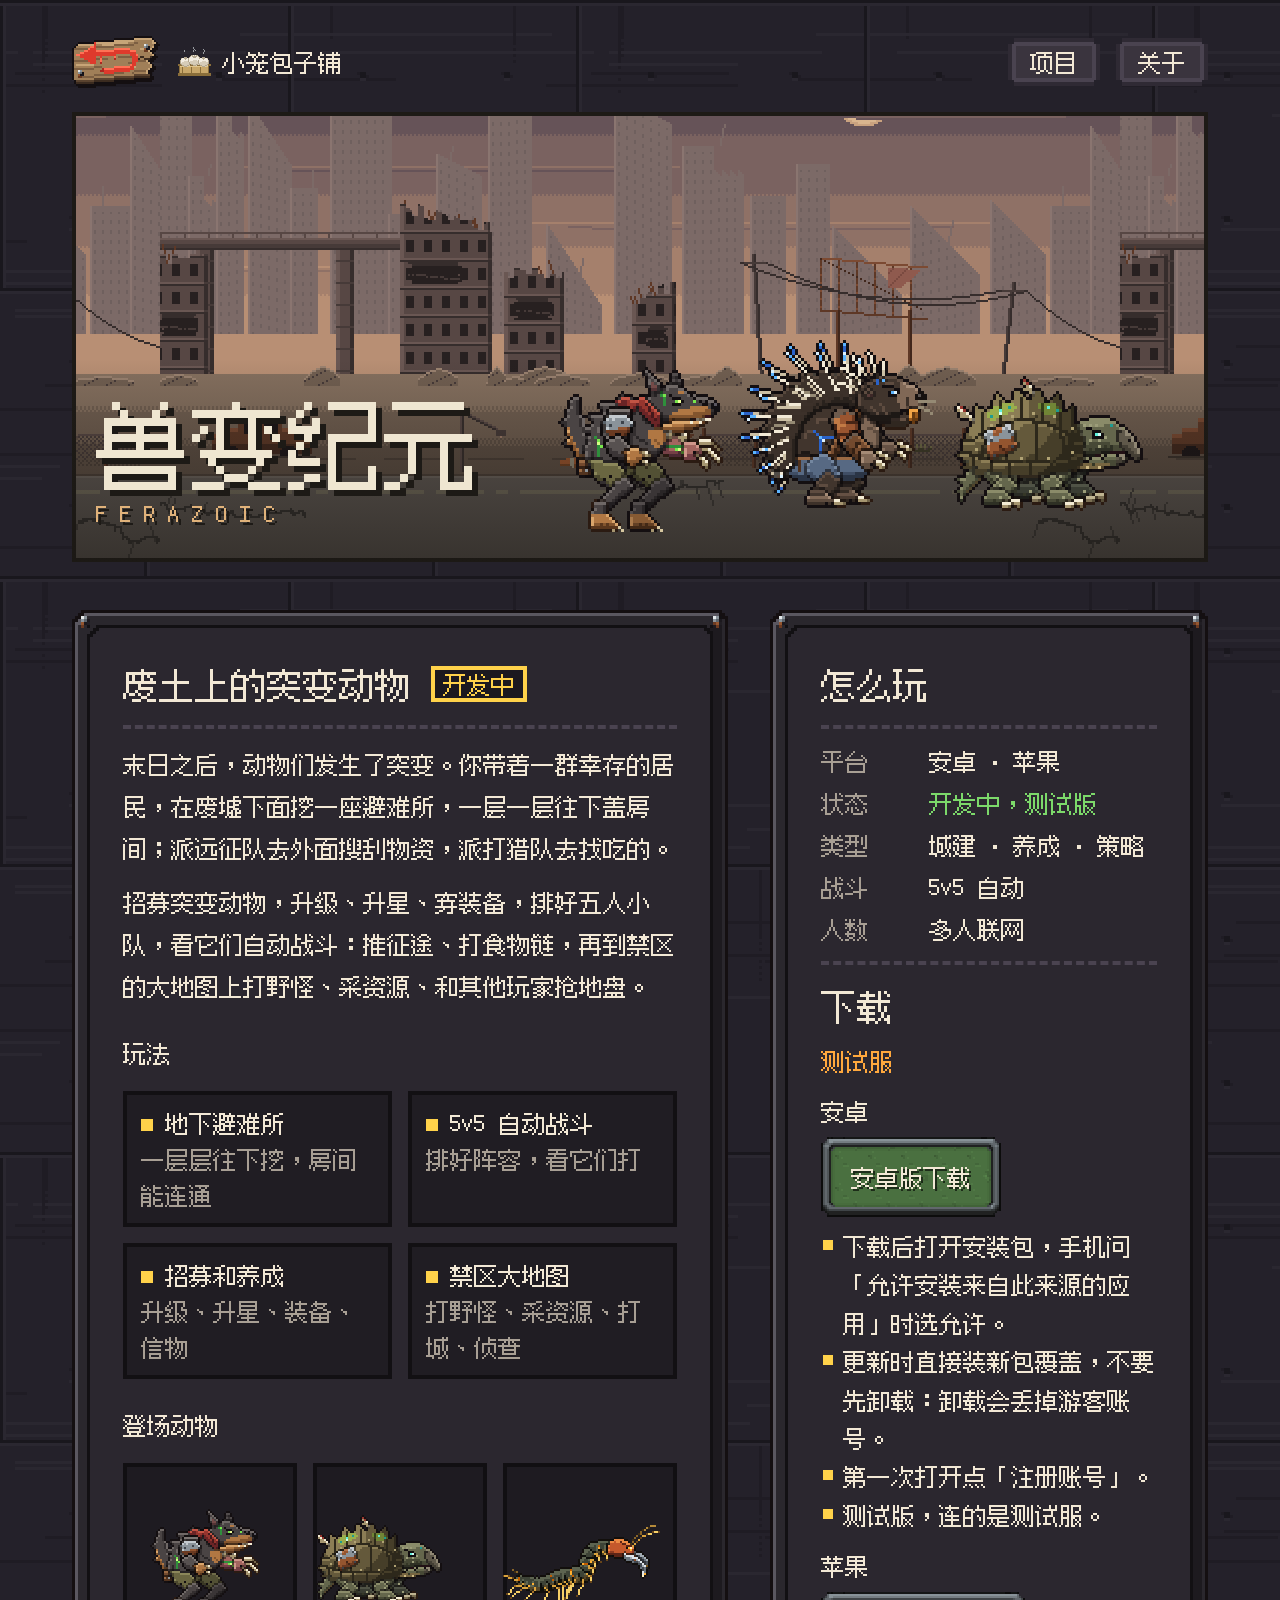
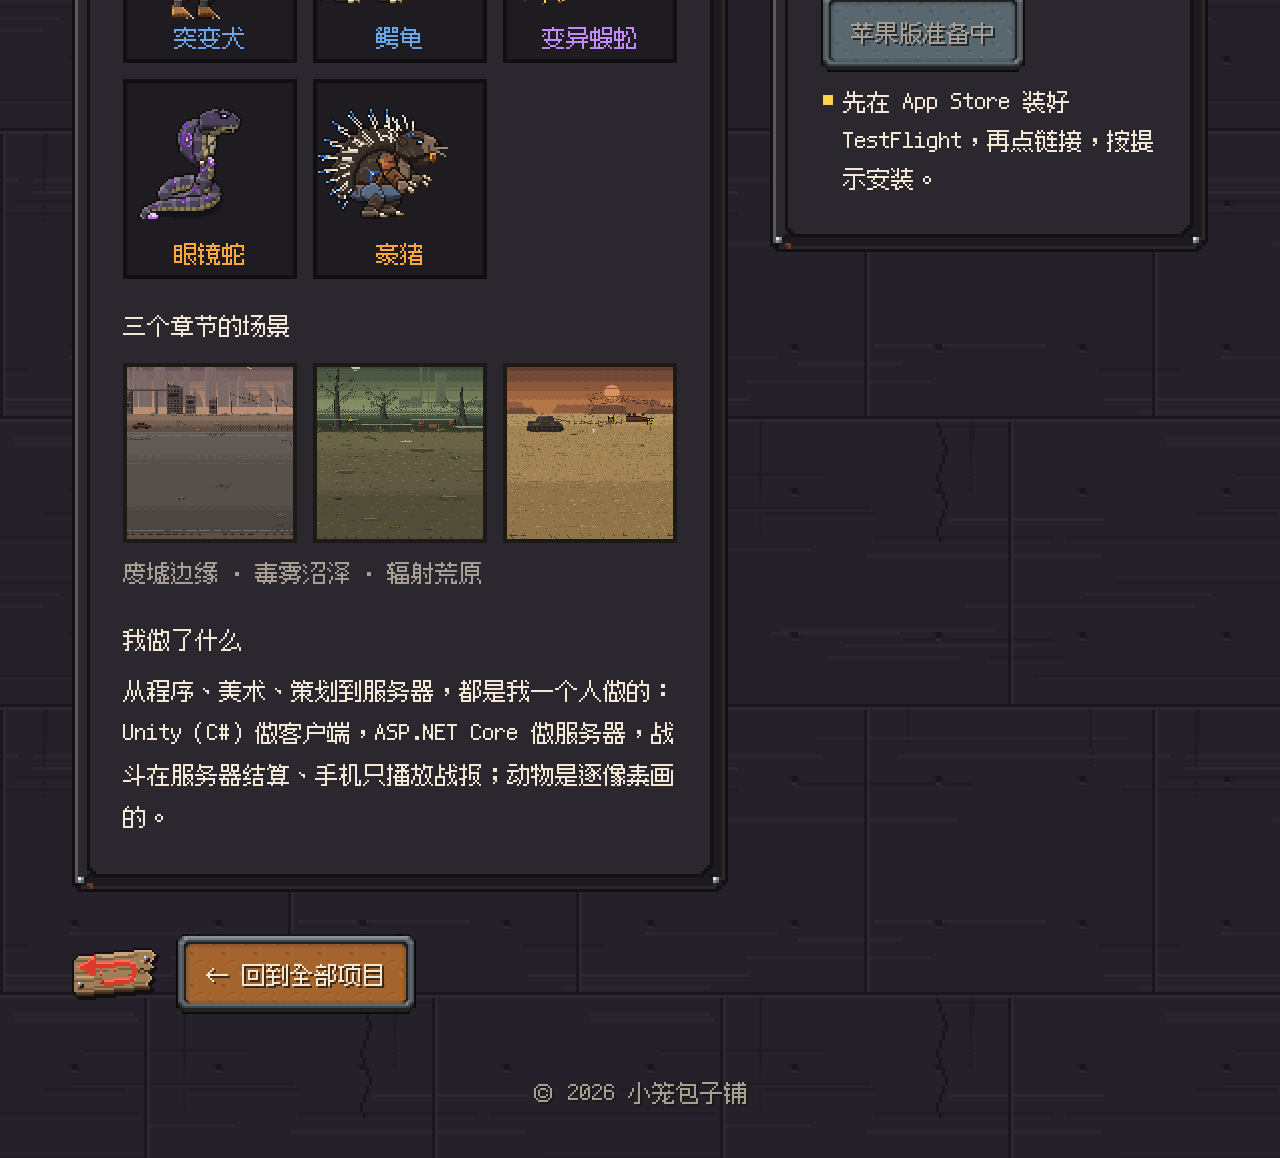
==== ferazoic.html @ 90c847fe "首页先看店、往下翻才是项目；详情页用游戏自己的画风 - 左上角加回主页的入口：首页是店招小图标，详情页是游戏里的返回木牌 - 第一屏只有店招、吉祥物（吕布包子，缩回 1 倍像素、去掉背景）、一句话和「" ====
<!doctype html>
<html lang="zh-CN">
<head>
<meta charset="utf-8">
<meta name="viewport" content="width=device-width, initial-scale=1">
<title>兽变纪元 · Ferazoic — 小笼包子铺</title>
<meta name="description" content="废土突变动物题材的多人手游：地下避难所、招募养成、5v5 自动战斗、禁区大地图。安卓，开发中。">
<link rel="icon" href="assets/ui/mascot.png" type="image/png">
<link rel="preload" href="assets/fonts/FusionPixel-sub.woff2" as="font" type="font/woff2" crossorigin>
<link rel="stylesheet" href="css/site.css">
</head>
<!-- 整页用《兽变纪元》自己的画风（.t-ferazoic）：水泥墙、游戏里的铁框面板和按钮 -->
<body class="t-ferazoic themed">
<div class="band"><div class="page">
  <nav class="top" aria-label="页面">
    <a class="gback" href="index.html"><span class="sr-only">回主页</span></a>
    <a class="home" href="index.html"><img src="assets/ui/steamer.png" alt="" width="48" height="40"><span class="hname">小笼包子铺</span></a>
    <span class="grow"></span>
    <a class="notch" href="index.html#projects">项目</a>
    <a class="notch" href="index.html#about">关于</a>
  </nav>

  <main>
    <!-- 顶图：章节背景 + 会动的动物 -->
    <header class="gh" style="background-image:url(assets/games/ferazoic/chapter1.png)" role="img" aria-label="废墟城市前站着五只突变动物">
      <div class="stage" data-sprites="mutant_dog,porcupine,snapping_turtle,cobra,centipede" data-auto></div>
      <div class="title"><h1 class="big">兽变纪元</h1><div class="en">FERAZOIC</div></div>
    </header>

    <div class="cols">
      <div class="panel intro">
        <div class="phead"><h2>废土上的突变动物</h2><span class="status">开发中</span></div>
        <div class="rule"></div>
        <p>末日之后，动物们发生了突变。你带着一群幸存的居民，在废墟下面挖一座避难所，一层一层往下盖房间；派远征队去外面搜刮物资，派打猎队去找吃的。</p>
        <p>招募突变动物，升级、升星、穿装备，排好五人小队，看它们自动战斗：推征途、打食物链，再到禁区的大地图上打野怪、采资源、和其他玩家抢地盘。</p>
        <h3 style="margin-top:28px">玩法</h3>
        <div class="feats">
          <div><b>地下避难所</b><span>一层层往下挖，房间能连通</span></div>
          <div><b>5v5 自动战斗</b><span>排好阵容，看它们打</span></div>
          <div><b>招募和养成</b><span>升级、升星、装备、信物</span></div>
          <div><b>禁区大地图</b><span>打野怪、采资源、打城、侦查</span></div>
        </div>
        <h3 style="margin-top:28px">登场动物</h3>
        <div class="roster" role="list">
          <div role="listitem"><div class="stage" data-sprites="mutant_dog" aria-hidden="true"></div><div class="name r-rare">突变犬</div></div>
          <div role="listitem"><div class="stage" data-sprites="snapping_turtle" aria-hidden="true"></div><div class="name r-rare">鳄龟</div></div>
          <div role="listitem"><div class="stage" data-sprites="centipede" aria-hidden="true"></div><div class="name r-epic">变异蜈蚣</div></div>
          <div role="listitem"><div class="stage" data-sprites="cobra" aria-hidden="true"></div><div class="name r-legendary">眼镜蛇</div></div>
          <div role="listitem"><div class="stage" data-sprites="porcupine" aria-hidden="true"></div><div class="name r-legendary">豪猪</div></div>
        </div>
        <h3 style="margin-top:28px">三个章节的场景</h3>
        <div class="shots">
          <div role="img" aria-label="第一章 废墟边缘" style="background-image:url(assets/games/ferazoic/chapter1.png)"></div>
          <div role="img" aria-label="第二章 毒雾沼泽" style="background-image:url(assets/games/ferazoic/chapter2.png)"></div>
          <div role="img" aria-label="第三章 辐射荒原" style="background-image:url(assets/games/ferazoic/chapter3.png)"></div>
        </div>
        <p class="dim" style="margin-top:8px">废墟边缘 · 毒雾沼泽 · 辐射荒原</p>
        <h3 style="margin-top:28px">我做了什么</h3>
        <p>从程序、美术、策划到服务器，都是我一个人做的：Unity（C#）做客户端，ASP.NET Core 做服务器，战斗在服务器结算、手机只播放战报；动物是逐像素画的。</p>
      </div>

      <div class="panel dl">
        <h2>怎么玩</h2>
        <div class="rule"></div>
        <dl>
          <dt>平台</dt><dd>安卓 · 苹果</dd>
          <dt>状态</dt><dd class="hot">开发中，测试版</dd>
          <dt>类型</dt><dd>城建 · 养成 · 策略</dd>
          <dt>战斗</dt><dd>5v5 自动</dd>
          <dt>人数</dt><dd>多人联网</dd>
        </dl>
        <div class="rule"></div>
        <h2 id="download">下载</h2>
        <!-- 按渠道（测试服 / 正式服）和平台（安卓 / 苹果）生成，内容在 js/projects.js 里 ferazoic 那条的 downloads -->
        <div data-downloads="ferazoic"></div>
        <noscript><p><a class="gbtn ok" href="https://github.com/MarkStillTrying/MarkStillTrying.github.io/releases/latest/download/ferazoic-android.apk">安卓版下载</a></p></noscript>
      </div>
    </div>

    <div class="back"><a class="gback" href="index.html"><span class="sr-only">回主页</span></a><a class="gbtn" href="index.html#projects">← 回到全部项目</a></div>
  </main>
  <footer class="foot">© 2026 小笼包子铺</footer>
</div></div>
<script src="js/projects.js"></script>
<script src="js/site.js"></script>
</body>
</html>
---- css/site.css ----
/* 个人项目网站：像素风，铁皮墙 + 旧海报；每个项目一段，用它自己的画风（文件最后的「项目画风」）。
   --s 是像素放大倍数：电脑 3 倍，手机 2 倍；所有尺寸都是 1 倍像素数 × --s。 */
@font-face { font-family: "Fusion Pixel"; src: url(../assets/fonts/FusionPixel-sub.woff2) format("woff2"), url(../assets/fonts/FusionPixel-sub.ttf) format("truetype"); font-display: swap; }
/* 字体只带常用字（见 tools/subset_font.py），加了生僻字要重新跑一遍 */

:root {
  --s: 3;
  --paper: #e9dfc4; --paper-dark: #cdbf9a;
  --ink: #1d1a16; --fg: #3b3128; --dim: #655640; --line: #8c7b5e; --rule: #b8a98a;   /* dim 在纸上 5.35:1 */
  --rust: #b5602f; --rust-ink: #944719; --rust-dark: #7f3f1d; --rust-deep: #5a2b10;   /* rust 填色、画边；rust-ink 写字、按钮底（纸色字 4.98:1） */
  --stamp: #a63d32;   /* 纸上 4.74:1 */
  --focus: #ffd27a;   /* 键盘焦点框 */
  --wall-text: #d9e1dc;
  --wall-dark: rgba(12, 16, 18, .22);
}
@media (max-width: 760px) { :root { --s: 2; } }

* { box-sizing: border-box; margin: 0; padding: 0; }
html { -webkit-text-size-adjust: 100%; scroll-behavior: smooth; }
body {
  font-family: "Fusion Pixel", "Zpix", monospace;
  font-size: 24px; line-height: 1.5; color: var(--wall-text);
  -webkit-font-smoothing: none; font-smooth: never;
  background-color: #2a4650;
  background-image: linear-gradient(var(--wall-dark), var(--wall-dark)), url(../assets/ui/wall.png);
  background-size: auto, calc(480px * var(--s)) auto;
  image-rendering: pixelated; image-rendering: crisp-edges;
  min-height: 100vh;
}
img { image-rendering: pixelated; image-rendering: crisp-edges; display: block; }
a { color: inherit; text-decoration: none; }
.page { max-width: 1440px; margin: 0 auto; padding: 0 calc(var(--s) * 24px); }
@media (max-width: 760px) { .page { padding: 0 16px; } }
.sr-only { position: absolute; width: 1px; height: 1px; overflow: hidden; clip: rect(0 0 0 0); white-space: nowrap; }
.grow { flex: 1; }

/* 切角：方块四角去掉 2 像素，像铁皮剪出来的 */
.notch { clip-path: polygon(0 6px, 6px 6px, 6px 0, calc(100% - 6px) 0, calc(100% - 6px) 6px, 100% 6px, 100% calc(100% - 6px), calc(100% - 6px) calc(100% - 6px), calc(100% - 6px) 100%, 6px 100%, 6px calc(100% - 6px), 0 calc(100% - 6px)); }

/* 顶栏：左上角回主页，右边页签 */
.top { display: flex; align-items: center; gap: 16px; padding-top: calc(var(--s) * 12px); flex-wrap: wrap; position: relative; z-index: 3; }
.top a { padding: 6px 22px; background: var(--paper); color: var(--fg); box-shadow: inset 0 0 0 4px var(--ink), inset 0 0 0 8px var(--line); }
.top a:not(.on):hover { background: #f3ecd9; box-shadow: inset 0 0 0 4px var(--ink), inset 0 0 0 8px var(--rust); }
.top .home { display: inline-flex; align-items: center; gap: 10px; padding: 4px 18px 4px 10px; }
.top .home img { width: 36px; height: 30px; }
.linkbtn { display: inline-block; padding: 6px 22px; background: var(--paper); color: var(--fg); box-shadow: inset 0 0 0 4px var(--ink), inset 0 0 0 8px var(--line); }
.linkbtn:hover { background: #f3ecd9; box-shadow: inset 0 0 0 4px var(--ink), inset 0 0 0 8px var(--rust); }

/* 第一屏：两根链条吊着一块铁牌（九宫格 sign9.png，边 12 像素），下面站着吉祥物和一句话，底下「往下翻」。占满一屏，项目在下面 */
.shop { display: flex; flex-direction: column; align-items: center; text-align: center; margin-top: calc(-12px * var(--s));
  min-height: calc(100vh - 60px); min-height: calc(100svh - 60px); padding-bottom: calc(8px * var(--s)); }
.hang { display: inline-block; position: relative; padding-top: calc(34px * var(--s)); filter: drop-shadow(calc(var(--s) * 3px) calc(var(--s) * 4px) 0 rgba(6, 8, 10, .55)); }
.hang .chain { position: absolute; top: 0; width: calc(6px * var(--s)); height: calc(40px * var(--s)); background: url(../assets/ui/chain.png) 0 0 / calc(6px * var(--s)) calc(12px * var(--s)) repeat-y; }
.hang .chain.l { left: calc(22px * var(--s)); } .hang .chain.r { right: calc(22px * var(--s)); }
.sign { position: relative; display: flex; align-items: center; gap: calc(6px * var(--s)); padding: calc(4px * var(--s)) calc(8px * var(--s)) calc(4px * var(--s)) calc(6px * var(--s));
  border: calc(12px * var(--s)) solid transparent; border-image: url(../assets/ui/sign9.png) 12 fill round; }
.sign .steamer { width: calc(48px * var(--s)); height: calc(40px * var(--s)); }
.sign h1 { font-weight: normal; font-size: 72px; line-height: 1.2; color: var(--paper); text-shadow: 4px 4px 0 #000; letter-spacing: 4px; white-space: nowrap; }
.shop .mid { flex: 1; display: flex; flex-direction: column; align-items: center; justify-content: center; padding: calc(8px * var(--s)) 0; }
.shop .mascot { width: calc(81px * var(--s)); height: calc(87px * var(--s)); filter: drop-shadow(calc(var(--s) * 3px) calc(var(--s) * 4px) 0 rgba(6, 8, 10, .5)); }
.shop .tag { color: #efe6d1; font-size: 36px; margin-top: calc(8px * var(--s)); text-shadow: 3px 3px 0 var(--ink); }
.ph { display: none; }   /* 只在手机上换行 */
.shop .down { color: #efe6d1; text-shadow: 3px 3px 0 var(--ink); padding: 8px 16px; animation: bob 1.2s steps(2) infinite; }
@keyframes bob { 50% { transform: translateY(calc(2px * var(--s))); } }
@media (max-width: 760px) {
  .shop { margin-top: calc(-10px * var(--s)); min-height: calc(100vh - 50px); min-height: calc(100svh - 50px); }
  .hang { padding-top: calc(28px * var(--s)); } .hang .chain { height: calc(34px * var(--s)); }
  .hang .chain.l { left: calc(14px * var(--s)); } .hang .chain.r { right: calc(14px * var(--s)); }
  .sign { gap: calc(3px * var(--s)); padding: calc(3px * var(--s)) calc(5px * var(--s)) calc(3px * var(--s)) calc(3px * var(--s)); }
  .sign h1 { font-size: 36px; letter-spacing: 2px; text-shadow: 3px 3px 0 #000; }   /* 手机上牌子要放得下 */
  .top .hname { display: none; }   /* 手机上只留小图标 */
  .shop .tag { font-size: 24px; } .ph { display: inline; }
}
.wallh { font-size: 36px; color: #efe6d1; text-shadow: 3px 3px 0 var(--ink); margin-top: calc(16px * var(--s)); }

/* 旧海报：撕边 + 影子 + 纸纹 + 胶带 / 图钉 / 卷角 */
.poster-wrap { position: relative; filter: drop-shadow(calc(var(--s) * 3px) calc(var(--s) * 4px) 0 rgba(6, 8, 10, .55)); }
.poster { position: relative; color: var(--fg); background: url(../assets/ui/paper.png) 0 0 / calc(192px * var(--s)); clip-path: polygon(var(--cut)); }
.poster::before { content: ""; position: absolute; inset: 0; pointer-events: none;
  background: linear-gradient(90deg, rgba(0,0,0,.08), transparent 10%, transparent 90%, rgba(0,0,0,.06)), linear-gradient(0deg, rgba(90,70,40,.18), transparent 20%); }
.poster > * { position: relative; }
.tape { position: absolute; width: calc(48px * var(--s)); height: calc(14px * var(--s)); background: url(../assets/ui/tape.png) 0 0 / 100% 100%; z-index: 5; pointer-events: none; }
.tape.tl { top: calc(-6px * var(--s)); left: calc(8px * var(--s)); }
.tape.tr { top: calc(-6px * var(--s)); right: calc(8px * var(--s)); }
.tape.t  { top: calc(-6px * var(--s)); left: 50%; margin-left: calc(-24px * var(--s)); }
.curl { position: absolute; right: 0; bottom: 0; width: calc(20px * var(--s)); height: calc(20px * var(--s)); background: url(../assets/ui/curl.png) 0 0 / 100% 100%; z-index: 5; pointer-events: none; }
.pin { position: absolute; width: calc(8px * var(--s)); height: calc(8px * var(--s)); background: url(../assets/ui/pin.png) 0 0 / 100% 100%; z-index: 5; pointer-events: none; }
.pin.tl { top: calc(5px * var(--s)); left: calc(5px * var(--s)); }
.pin.tr { top: calc(5px * var(--s)); right: calc(5px * var(--s)); }

/* 本站默认的按钮：铁锈橙，和背景分开。gbtn 是项目段落里的按钮，默认长一样，各画风再换 */
.btn, .gbtn { display: inline-block; padding: 10px 24px; background: var(--rust-ink); color: var(--paper); box-shadow: inset 0 0 0 4px var(--ink), inset 0 -10px 0 var(--rust-dark); cursor: pointer; }
.btn:hover, .gbtn:hover { background: var(--rust-dark); box-shadow: inset 0 0 0 4px var(--ink), inset 0 -10px 0 var(--rust-deep); }
.btn:active, .gbtn:active { background: var(--rust-dark); box-shadow: inset 0 0 0 4px var(--ink), inset 0 10px 0 var(--rust-deep); }
.btn.ghost { background: transparent; color: var(--fg); box-shadow: inset 0 0 0 4px var(--line); }
.btn.ghost:hover { background: rgba(0,0,0,.06); box-shadow: inset 0 0 0 4px var(--fg); }
/* 还不能下载：不是按钮，只是一句说明，虚框 */
.soon, .gbtn.off { display: inline-block; padding: 10px 20px; color: var(--dim); background: none; box-shadow: inset 0 0 0 3px var(--line); cursor: default; }

/* 章、标签、分隔线 */
.stamp, .status { display: inline-block; color: var(--stamp); box-shadow: inset 0 0 0 4px var(--stamp); padding: 2px 14px; background: rgba(233,223,196,.6); transform: rotate(-6deg); }
.chip { display: inline-block; padding: 0 10px; box-shadow: inset 0 0 0 4px var(--rust); color: var(--rust-ink); }
.rule { border-top: 4px dashed var(--rule); margin: 14px 0; }
.dim { color: var(--dim); }
.hatch { display: inline-block; width: 120px; height: 20px; vertical-align: middle; background: repeating-linear-gradient(45deg, var(--line) 0 4px, transparent 4px 8px); }
h2 { font-weight: normal; font-size: 36px; }
h2 small { font-size: 24px; color: var(--rust-ink); letter-spacing: 6px; white-space: nowrap; }
h3, h4 { font-weight: normal; font-size: 24px; }

/* 首页下面的两张海报（下一个项目、关于） */
.grid { display: grid; grid-template-columns: 1fr 1fr; gap: calc(var(--s) * 14px); margin-top: calc(var(--s) * 14px); align-items: start; }
.card { padding: 22px 24px 24px; display: flex; flex-direction: column; }
.card.small { padding: 36px 32px; justify-content: center; }
.card.small p { margin-top: 4px; line-height: 1.75; }
.btns { display: flex; gap: 16px; margin-top: 22px; flex-wrap: wrap; align-items: center; }
@media (max-width: 760px) { .grid { grid-template-columns: 1fr; } .card { padding: 16px; } .card.small { padding: 32px 24px; } }

/* 动物：精灵图，8 帧循环 */
.stage { position: absolute; left: 0; right: 0; bottom: 0; height: 100%; }
.sprite { position: absolute; bottom: calc(var(--y, 6) * var(--s) * 1px); left: calc(var(--x, 0) * var(--s) * 1px);
  width: calc(var(--fw) * var(--s) * 1px); height: calc(var(--fh) * var(--s) * 1px);
  background-repeat: no-repeat;
  background-size: calc(var(--fw) * 8 * var(--s) * 1px) calc(var(--fh) * var(--s) * 1px);
  animation: play var(--dur, 1000ms) steps(8) infinite; }
@keyframes play { to { background-position-x: calc(var(--fw) * -8 * var(--s) * 1px); } }

/* ===== 项目段落（首页）：结构都一样，样子由下面的画风决定 ===== */
.project { margin-top: calc(8px * var(--s)); }
.project .inner { max-width: 1440px; margin: 0 auto; padding: calc(10px * var(--s)) calc(24px * var(--s)) calc(16px * var(--s)); }
@media (max-width: 760px) { .project .inner { padding: 24px 16px 32px; } }
.window { position: relative; overflow: hidden; height: calc(100px * var(--s)); box-shadow: inset 0 0 0 4px var(--ink); background-color: #26323a;
  background-size: calc(320px * var(--s)) auto; background-position: center 14%; }
.window::after { content: ""; position: absolute; inset: 0; background: linear-gradient(0deg, rgba(27,24,20,.45), transparent 40%); pointer-events: none; }
.window .stage { z-index: 1; }
.window .label { position: absolute; left: 12px; bottom: 12px; z-index: 2; padding: 2px 12px; background: var(--paper); color: var(--fg); box-shadow: inset 0 0 0 3px var(--ink); }
@media (max-width: 760px) { .window { height: calc(90px * var(--s)); } }
.panel { margin-top: calc(10px * var(--s)); padding: 28px 36px 32px; color: var(--fg); background: url(../assets/ui/paper.png) 0 0 / calc(192px * var(--s)); box-shadow: inset 0 0 0 4px var(--ink); }
.phead { display: flex; align-items: center; gap: 20px; flex-wrap: wrap; }
.state { margin-top: 6px; color: var(--rust-ink); }
.tags { display: flex; flex-wrap: wrap; gap: 8px; margin-top: 12px; }
.blurb { margin-top: 14px; line-height: 1.75; }
.role { margin-top: 10px; color: var(--dim); }
.tiles { display: flex; flex-wrap: wrap; gap: 16px 20px; margin-top: 20px; }
.tile { text-align: center; }
.tile img { width: calc(56px * var(--s)); height: calc(56px * var(--s)); margin: 0 auto; }
.tile figcaption { margin-top: 6px; color: var(--dim); }
@media (max-width: 760px) { .panel { padding: 20px 16px 24px; } .tiles { gap: 12px 10px; justify-content: center; } }

/* 详情页公用：顶图、两栏、玩法、登场动物、场景、下载 */
.gh { position: relative; height: calc(150px * var(--s)); overflow: hidden; box-shadow: inset 0 0 0 4px var(--ink); background-size: calc(320px * var(--s)) auto; background-position: center 16%; margin-top: calc(var(--s) * 8px); }
.gh .title { position: absolute; left: calc(8px * var(--s)); bottom: calc(10px * var(--s)); z-index: 2; }
.gh .title .big { font-weight: normal; font-size: 96px; line-height: 1.1; color: #efe6d1; text-shadow: 6px 6px 0 var(--ink); }
.gh .stage { left: calc(150px * var(--s)); z-index: 1; }   /* 标题占左边，动物在右边排开 */
.gh .title .en { color: #e0b27a; letter-spacing: 12px; text-shadow: 3px 3px 0 var(--ink); }
.gh::after { content: ""; position: absolute; inset: 0; background: linear-gradient(0deg, rgba(27,24,20,.6), transparent 45%); }
@media (max-width: 760px) {
  .gh { height: calc(130px * var(--s)); }
  .gh .title { top: calc(8px * var(--s)); bottom: auto; }   /* 手机上标题放上面，动物在下面 */
  .gh .title .big { font-size: 48px; text-shadow: 4px 4px 0 var(--ink); }
  .gh .title .en { font-size: 24px; letter-spacing: 6px; }
  .gh .stage { left: 0; }
}
.cols { display: grid; grid-template-columns: 3fr 2fr; gap: calc(var(--s) * 14px); margin-top: calc(var(--s) * 6px); align-items: start; }
.cols .dl { position: sticky; top: 24px; }   /* 「怎么玩」跟着滚，往下读也看得见 */
@media (max-width: 760px) { .cols { grid-template-columns: 1fr; } .cols .dl { order: -1; position: static; } }
.dl .hot { color: var(--rust-ink); }
.intro p { margin-top: 12px; line-height: 1.75; }
.feats { display: grid; grid-template-columns: 1fr 1fr; gap: 16px; margin-top: 20px; }
.feats div { padding: 14px 18px; box-shadow: inset 0 0 0 4px var(--rule); }
.feats b { display: block; font-weight: normal; }
.feats b::before { content: ""; display: inline-block; width: 12px; height: 12px; background: var(--rust); margin-right: 12px; }
.feats span { color: var(--dim); }
@media (max-width: 760px) { .feats { grid-template-columns: 1fr; } }
dl { display: grid; grid-template-columns: minmax(96px, max-content) 1fr; column-gap: 12px; row-gap: 6px; }
dt { color: var(--dim); }
.shots { display: grid; grid-template-columns: repeat(3, 1fr); gap: 16px; margin-top: 20px; }
.shots div { height: calc(60px * var(--s)); background-size: cover; background-position: center 25%; box-shadow: inset 0 0 0 4px var(--ink); }
@media (max-width: 760px) { .shots { grid-template-columns: 1fr 1fr; } }
.roster { --s: 2; display: grid; grid-template-columns: repeat(3, 1fr); gap: 16px; margin-top: 20px; }   /* 动物按 2 倍放，格子才装得下 */
.roster > div { text-align: center; position: relative; overflow: hidden; height: calc(100px * var(--s)); box-shadow: inset 0 0 0 4px var(--rule); background: rgba(0,0,0,.04); }
.roster .sprite { left: 50%; margin-left: calc(var(--fw) * var(--s) * -0.5px); bottom: calc(18px * var(--s)); }
.roster .name { position: absolute; left: 0; right: 0; bottom: 8px; }
/* 品质色和游戏里一致：蓝 稀有 / 紫 史诗 / 橙 传说 */
.roster .r-rare { color: #35608c; } .roster .r-epic { color: #6b4489; } .roster .r-legendary { color: var(--rust-ink); }
@media (max-width: 760px) { .roster { grid-template-columns: repeat(2, 1fr); } }
.dl #download { margin-top: 4px; }
.channel { margin-top: 10px; }
.channel h3 { color: var(--rust-ink); }
.dlrow { margin-top: 14px; }
.dlrow .btns { margin-top: 8px; gap: 12px 16px; }
.dlrow .ver { flex-basis: 100%; color: var(--dim); }   /* 版本、大小、日期单独一行 */
.dlrow .ver:empty { display: none; }
.notes { margin: 10px 0 0 0; padding-left: 0; list-style: none; }
.notes li { position: relative; padding-left: 22px; line-height: 1.6; }
.notes li::before { content: ""; position: absolute; left: 2px; top: 13px; width: 10px; height: 10px; background: var(--rust); }   /* 像素方块当项目符号 */
.back { margin-top: calc(var(--s) * 14px); display: flex; align-items: center; gap: 16px; flex-wrap: wrap; }

/* 页脚 */
.foot { margin-top: calc(var(--s) * 20px); padding-bottom: calc(var(--s) * 16px); color: #b4c6c4; text-shadow: 2px 2px 0 var(--ink); text-align: center; }

/* 键盘焦点：切角和撕边会把 outline 裁掉，所以用内描边画焦点框 */
:focus-visible { outline: 4px solid var(--focus); outline-offset: 2px; }
.btn:focus-visible, .gbtn:focus-visible, .top a:focus-visible, .linkbtn:focus-visible { outline: none; box-shadow: inset 0 0 0 4px var(--ink), inset 0 0 0 8px var(--focus); }
.btn.ghost:focus-visible { box-shadow: inset 0 0 0 4px var(--focus); }

/* 系统设了「减少动态」：动物停在第一帧，「往下翻」不跳 */
@media (prefers-reduced-motion: reduce) { .sprite, .shop .down { animation: none; } html { scroll-behavior: auto; } }

/* =====================================================================
   项目画风。每个项目一节 .t-<theme>，换掉面板、按钮、标签、底纹用的图。
   首页那一段和详情页整页都套这个 class，样子就一致。
   ===================================================================== */

/* ----- 兽变纪元：游戏里的水泥墙、铁框面板（Art/UI/Parts 的 panel）、军用铁板按钮、军绿铁皮条 ----- */
.t-ferazoic { --g-text: #f2e8d5; --g-dim: #a89f94; --g-gold: #ffd24a; --g-good: #7cd96a; --g-line: rgba(0, 0, 0, .45); --bs: 2; }   /* bs：按钮放大倍数，和游戏里一样 2 倍 */
.t-ferazoic .band { color: var(--g-text); background: #1d1b22 url(../assets/games/ferazoic/ui/concrete.png) 0 0 / calc(192px * var(--s)); }
body.t-ferazoic { background: #1d1b22; }
.t-ferazoic .panel { color: var(--g-text); background: none; box-shadow: none; padding: 20px 24px 28px;
  border: calc(9px * var(--s)) solid transparent; border-image: url(../assets/games/ferazoic/ui/panel.png) 9 fill round; }
.t-ferazoic h2 small, .t-ferazoic .channel h3 { color: #ffa83d; }
.t-ferazoic .state, .t-ferazoic .dl .hot { color: var(--g-good); }
.t-ferazoic .role, .t-ferazoic .dim, .t-ferazoic dt, .t-ferazoic .feats span, .t-ferazoic .tile figcaption, .t-ferazoic .dlrow .ver { color: var(--g-dim); }
.t-ferazoic .rule { border-color: #4a4350; }
.t-ferazoic .status { color: var(--g-gold); box-shadow: inset 0 0 0 4px var(--g-gold); background: rgba(0,0,0,.35); transform: none; padding: 0 12px; }
.t-ferazoic .chip { color: var(--g-text); text-shadow: 1px 1px 0 #000; box-shadow: none; height: calc(16px * var(--bs)); line-height: calc(16px * var(--bs)); padding: 0 4px;
  border-style: solid; border-color: transparent; border-width: 0 calc(9px * var(--bs)) 0 calc(7px * var(--bs)); border-image: url(../assets/games/ferazoic/ui/chip.png) 0 9 0 7 fill repeat; }
.t-ferazoic .gbtn, .t-ferazoic .gbtn.off { color: var(--g-text); text-shadow: 2px 2px 0 rgba(0,0,0,.6); background: none; box-shadow: none; padding: 0 6px; line-height: calc(16px * var(--bs));
  border: calc(12px * var(--bs)) solid transparent; border-image: url(../assets/games/ferazoic/ui/button_orange.png) 12 fill round; min-width: calc(60px * var(--bs)); text-align: center; }
.t-ferazoic .gbtn.ok { border-image-source: url(../assets/games/ferazoic/ui/button_green.png); }
.t-ferazoic .gbtn.go { border-image-source: url(../assets/games/ferazoic/ui/button_blue.png); }
.t-ferazoic .gbtn.off { border-image-source: url(../assets/games/ferazoic/ui/button_steel.png); color: var(--g-dim); }
.t-ferazoic .gbtn:not(.off):hover { filter: brightness(1.15); }
.t-ferazoic .gbtn:not(.off):active { filter: brightness(.85); }
.t-ferazoic .gbtn:focus-visible { box-shadow: none; outline: 4px solid var(--g-gold); outline-offset: calc(-8px * var(--bs)); }
.t-ferazoic .gback, .t-ferazoic .top a.gback { display: inline-block; width: calc(44px * var(--bs)); height: calc(26px * var(--bs)); padding: 0; box-shadow: none; background: url(../assets/games/ferazoic/ui/back.png) 0 0 / 100% 100%; }
.t-ferazoic .gback:hover { filter: brightness(1.15); }
.t-ferazoic .top a { background: #3a343e; color: var(--g-text); box-shadow: inset 0 0 0 4px #14121880, inset 0 0 0 8px #4a4350; }
.t-ferazoic .top a:hover { background: #4a4350; box-shadow: inset 0 0 0 4px #14121880, inset 0 0 0 8px #ffa83d; }
.t-ferazoic .top .home { background: none; box-shadow: none; padding-left: 0; }
.t-ferazoic .top .home:hover { background: none; box-shadow: none; color: #ffa83d; }
.t-ferazoic .feats div { box-shadow: inset 0 0 0 4px var(--g-line); background: rgba(0,0,0,.25); }
.t-ferazoic .feats b::before { background: var(--g-gold); }
.t-ferazoic .roster > div { box-shadow: inset 0 0 0 4px var(--g-line); background: rgba(0,0,0,.3); }
.t-ferazoic .roster .r-rare { color: #6aa6e8; } .t-ferazoic .roster .r-epic { color: #c48bff; } .t-ferazoic .roster .r-legendary { color: #ffa83d; }
.t-ferazoic .notes li::before { background: var(--g-gold); }
.t-ferazoic .window .label { background: #2b272f; color: var(--g-text); box-shadow: inset 0 0 0 3px #000; }
.t-ferazoic .foot { color: var(--g-dim); }
.t-ferazoic .wallh { color: var(--g-text); }
.t-ferazoic .tiles { --s: 2; }   /* 首页那一段里的格子按 2 倍放，八个排一行 */
@media (max-width: 760px) { .t-ferazoic .top .home { display: none; } }   /* 手机上左上角只留返回木牌 */
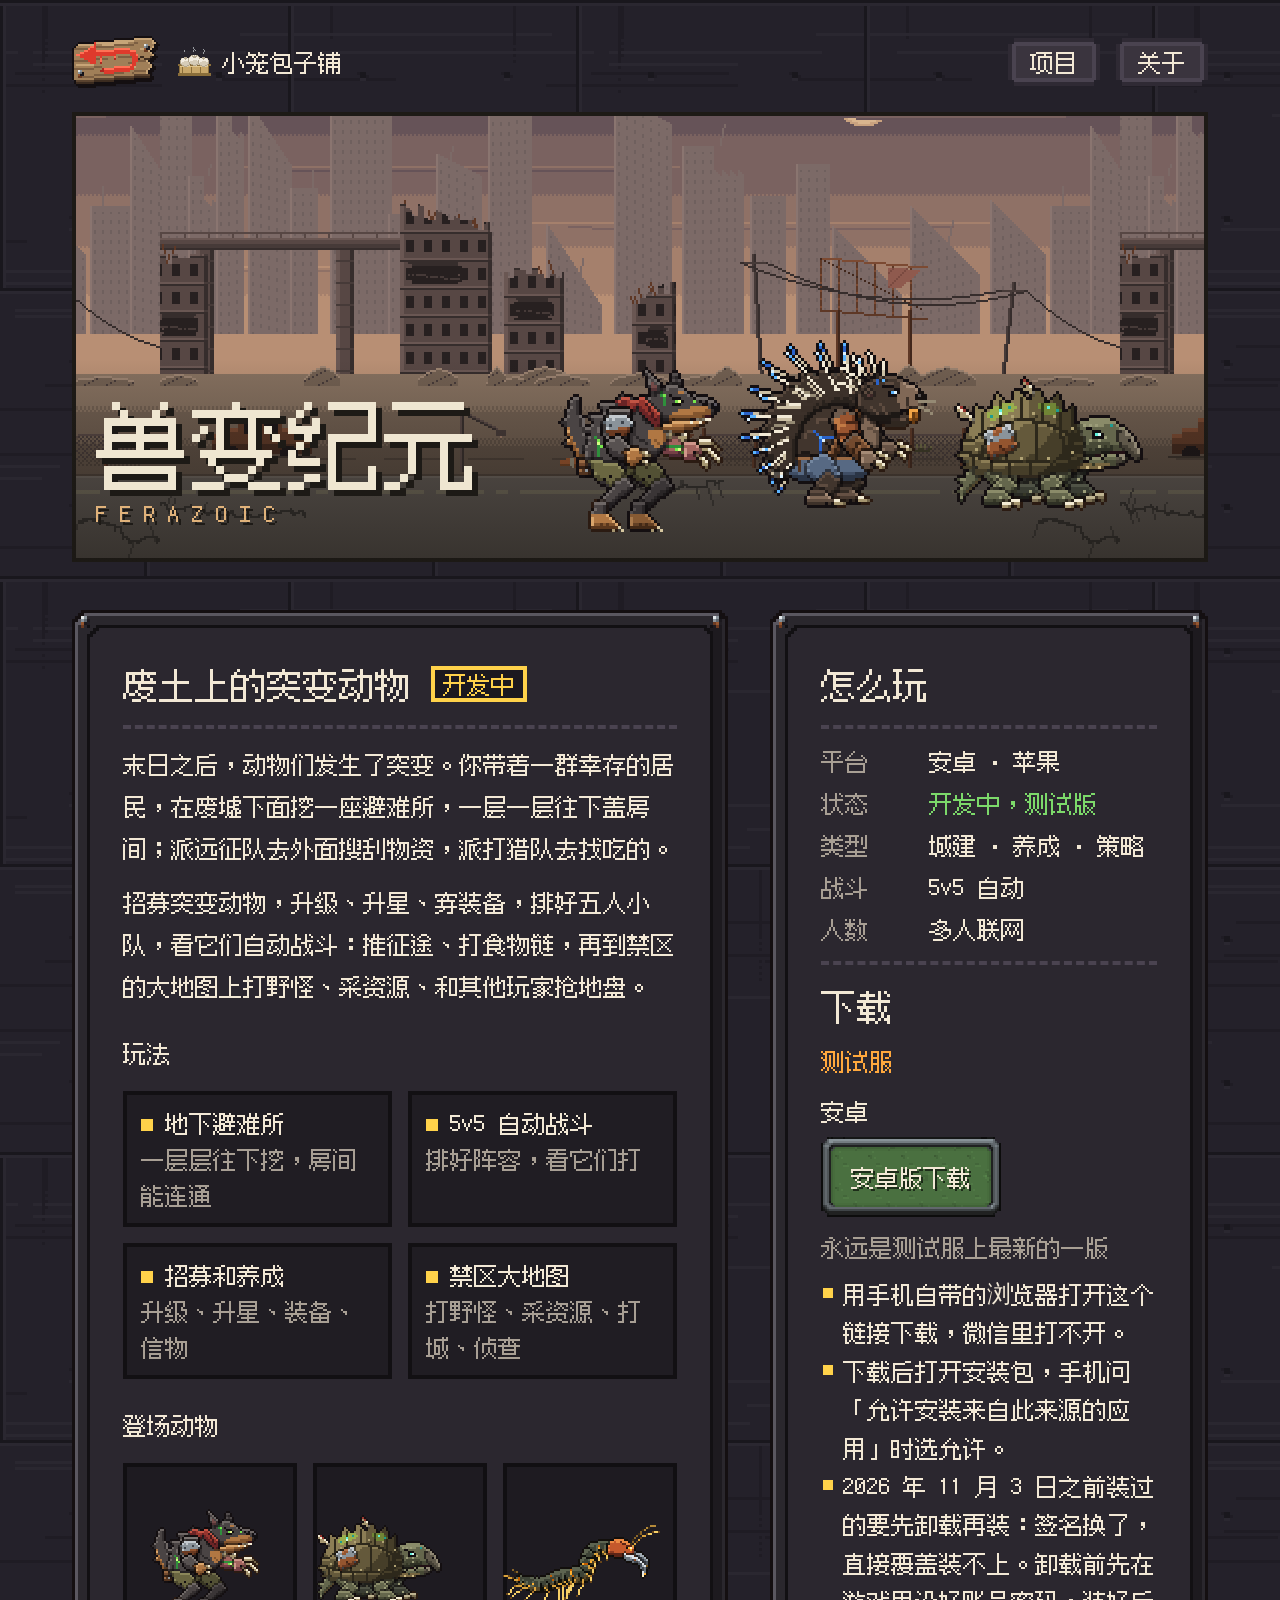
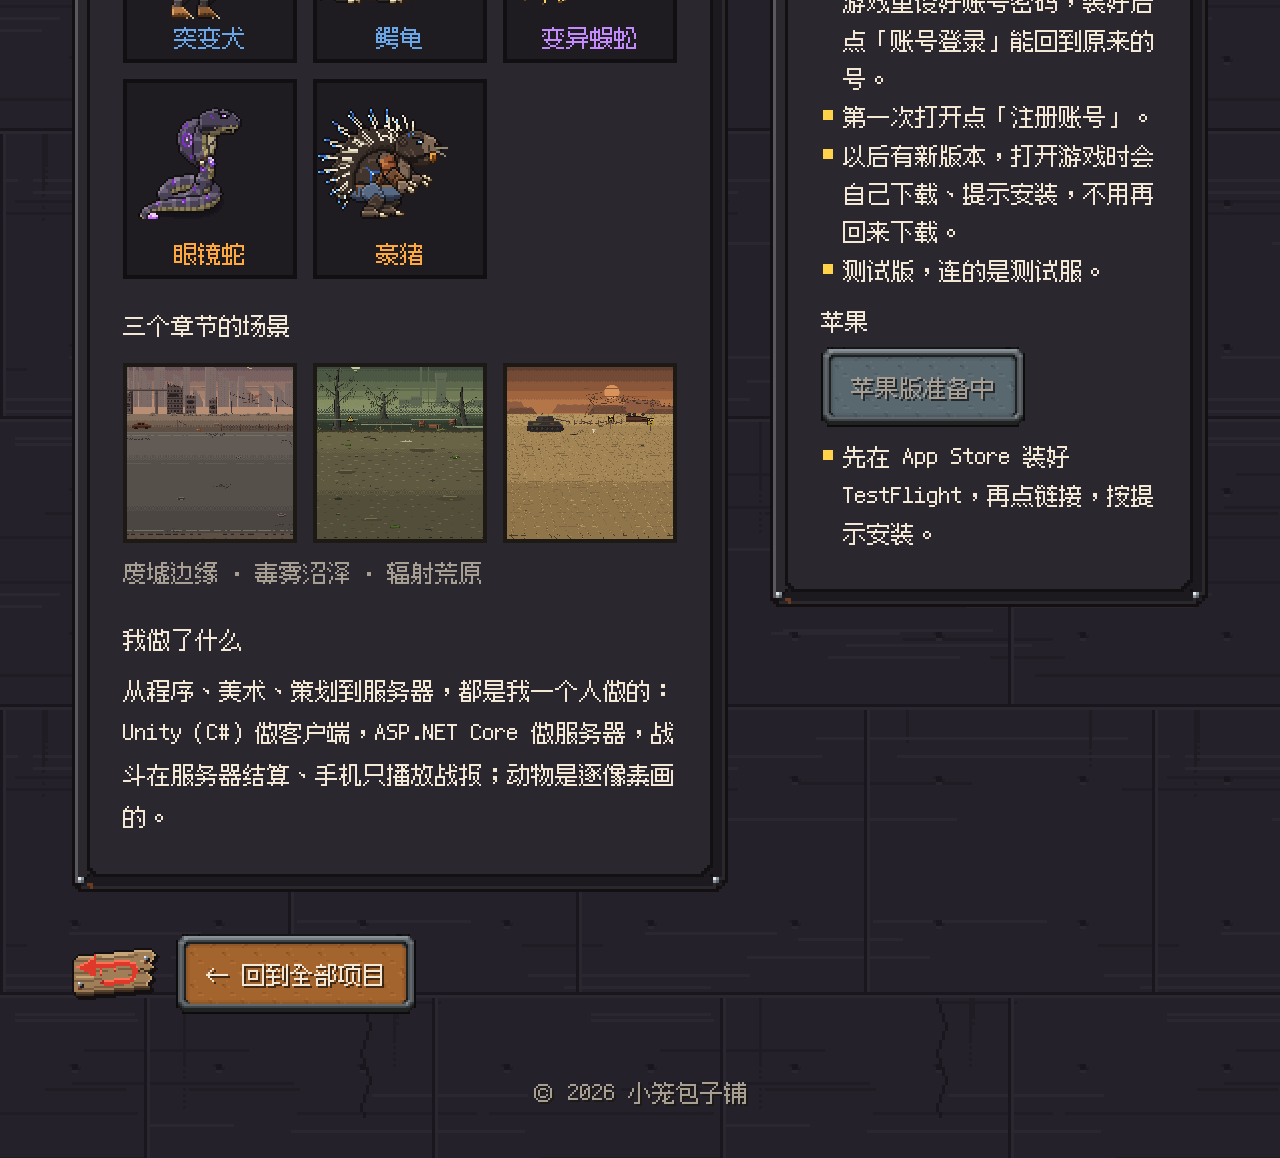
==== commit 60656367: "安卓测试版的下载指向测试服的最新安装包 - 安卓按钮改成测试服的 /api/apk/latest：服务器永远给最新的包，发新版网站不用改；不再查 GitHub Release（release 字段留着" ====
--- a/ferazoic.html
+++ b/ferazoic.html
@@ -73,7 +73,7 @@
         <h2 id="download">下载</h2>
         <!-- 按渠道（测试服 / 正式服）和平台（安卓 / 苹果）生成，内容在 js/projects.js 里 ferazoic 那条的 downloads -->
         <div data-downloads="ferazoic"></div>
-        <noscript><p><a class="gbtn ok" href="https://github.com/MarkStillTrying/MarkStillTrying.github.io/releases/latest/download/ferazoic-android.apk">安卓版下载</a></p></noscript>
+        <noscript><p><a class="gbtn ok" href="https://47-243-198-46.sslip.io/api/apk/latest">安卓版下载</a></p></noscript>
       </div>
     </div>
 
--- a/css/site.css
+++ b/css/site.css
@@ -57,7 +57,15 @@
 .sign .steamer { width: calc(48px * var(--s)); height: calc(40px * var(--s)); }
 .sign h1 { font-weight: normal; font-size: 72px; line-height: 1.2; color: var(--paper); text-shadow: 4px 4px 0 #000; letter-spacing: 4px; white-space: nowrap; }
 .shop .mid { flex: 1; display: flex; flex-direction: column; align-items: center; justify-content: center; padding: calc(8px * var(--s)) 0; }
-.shop .mascot { width: calc(81px * var(--s)); height: calc(87px * var(--s)); filter: drop-shadow(calc(var(--s) * 3px) calc(var(--s) * 4px) 0 rgba(6, 8, 10, .5)); }
+/* 吉祥物：一排小包子。--ms 是它们的放大倍数（比页面小一档：电脑 2 倍，手机 1 倍）；.flip 朝左；--face 由 js 临时改成转身 */
+.mascots { --ms: 2; display: flex; flex-wrap: wrap; align-items: flex-end; justify-content: center; gap: calc(12px * var(--ms)); filter: drop-shadow(calc(var(--ms) * 2px) calc(var(--ms) * 3px) 0 rgba(6, 8, 10, .5)); }
+.mascots .m { display: block; animation: hop var(--hd, 1.2s) steps(5, jump-none) infinite; animation-delay: var(--hdelay, 0s); }
+.mascots .m img { width: calc(var(--w) * var(--ms) * 1px); height: calc(var(--h) * var(--ms) * 1px); transform: scaleX(var(--face, 1)); }
+.mascots .m.flip img { --face: -1; }
+.mascots .m.hide { display: none; }
+
+@keyframes hop { 0%, 100% { transform: translateY(0); } 40% { transform: translateY(calc(-7px * var(--ms))); } 72% { transform: translateY(0); } }
+@media (max-width: 760px) { .mascots { --ms: 1; } }
 .shop .tag { color: #efe6d1; font-size: 36px; margin-top: calc(8px * var(--s)); text-shadow: 3px 3px 0 var(--ink); }
 .ph { display: none; }   /* 只在手机上换行 */
 .shop .down { color: #efe6d1; text-shadow: 3px 3px 0 var(--ink); padding: 8px 16px; animation: bob 1.2s steps(2) infinite; }
@@ -204,7 +212,7 @@
 .btn.ghost:focus-visible { box-shadow: inset 0 0 0 4px var(--focus); }
 
 /* 系统设了「减少动态」：动物停在第一帧，「往下翻」不跳 */
-@media (prefers-reduced-motion: reduce) { .sprite, .shop .down { animation: none; } html { scroll-behavior: auto; } }
+@media (prefers-reduced-motion: reduce) { .sprite, .shop .down, .mascots .m { animation: none; } html { scroll-behavior: auto; } }
 
 /* =====================================================================
    项目画风。每个项目一节 .t-<theme>，换掉面板、按钮、标签、底纹用的图。
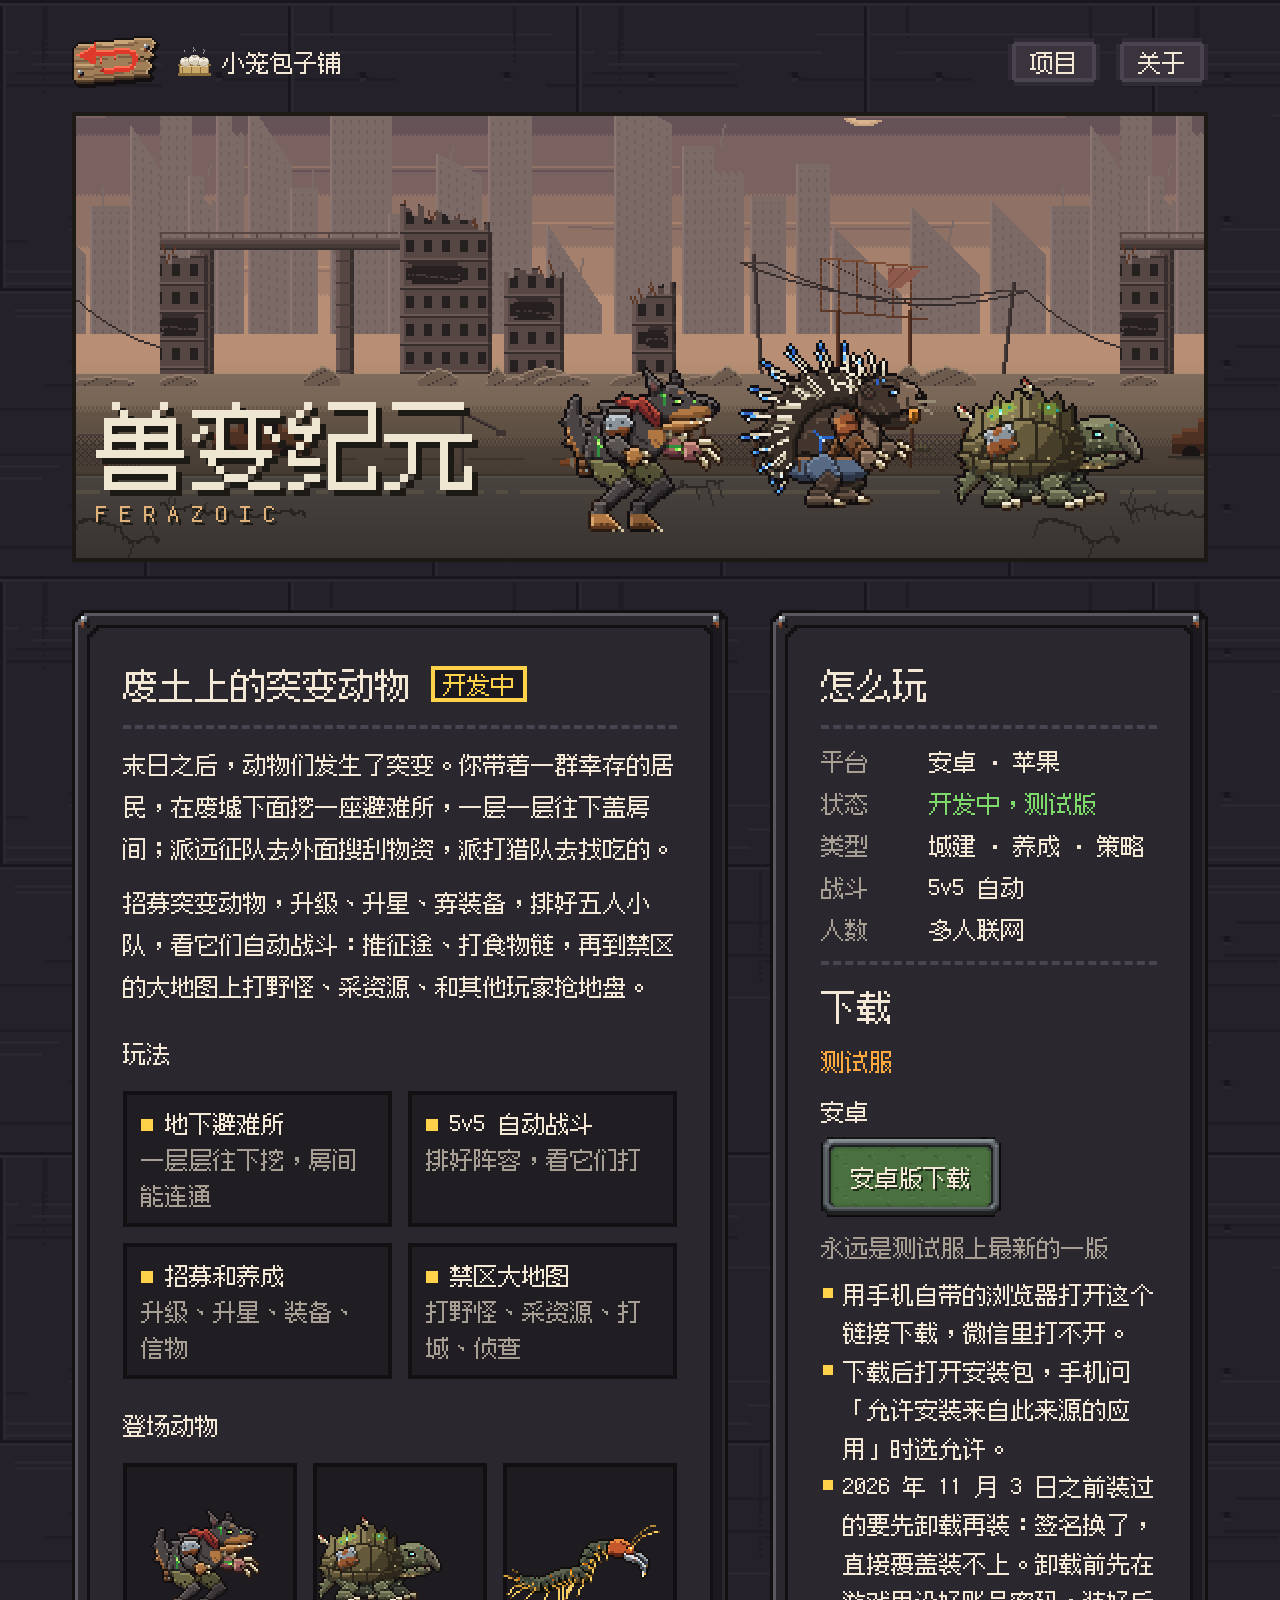
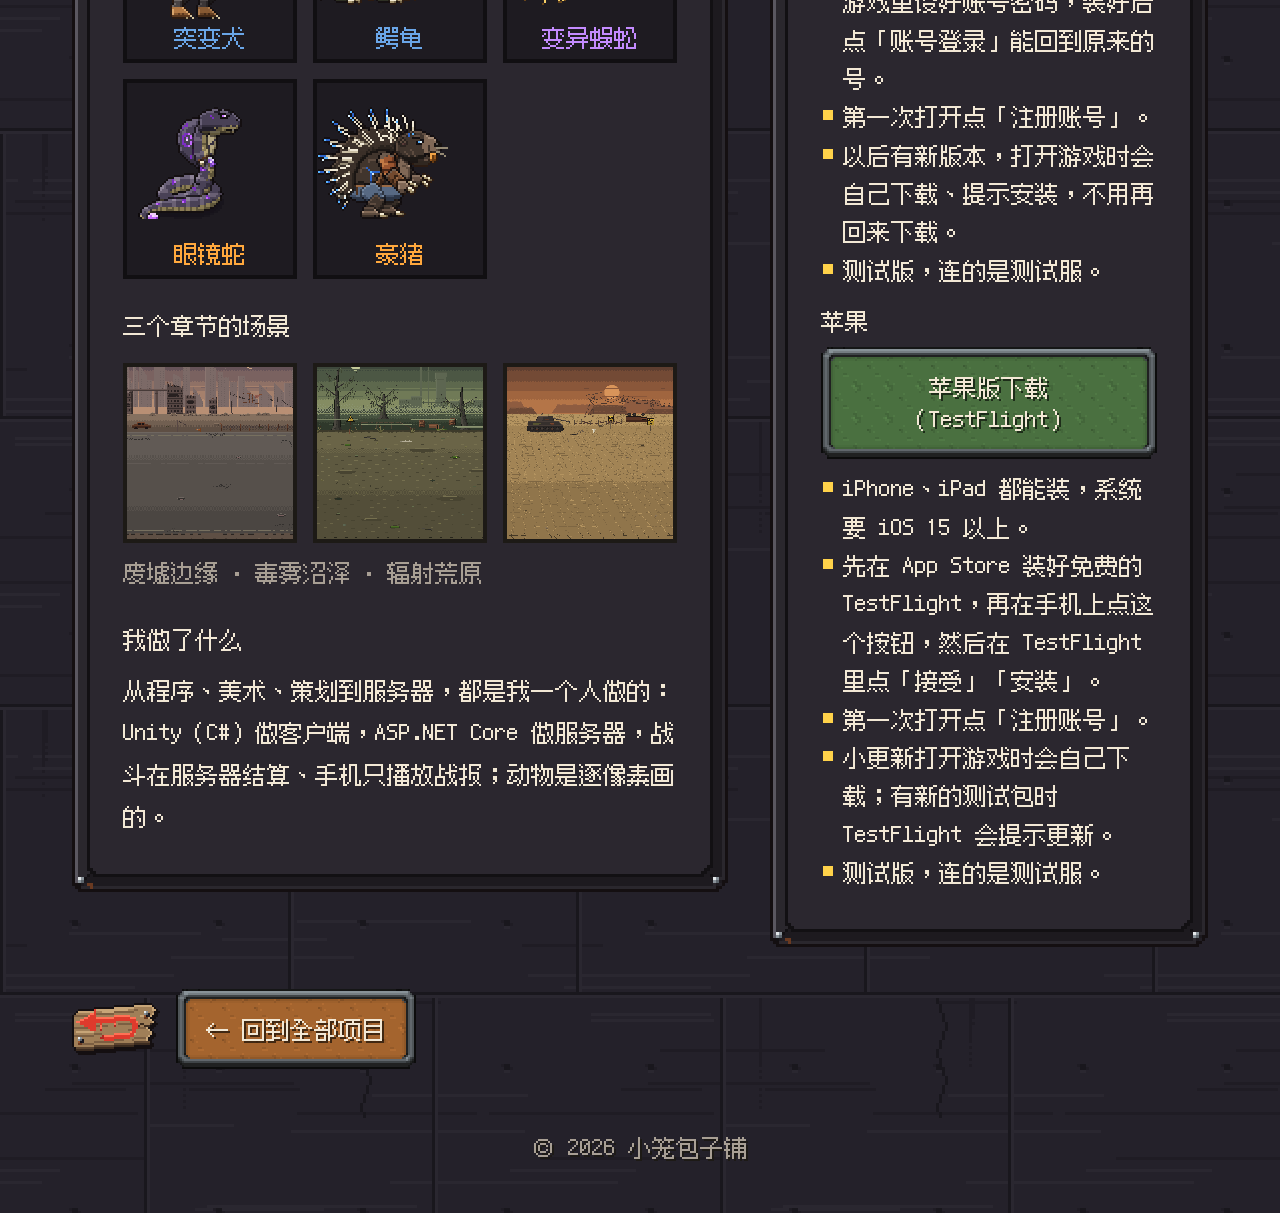
==== commit d953f8b1: "没开 JavaScript 时介绍页的下载区也有苹果按钮 ferazoic.html 的 <noscript> 里原来只有安卓的链接，加上 TestFlight 公开链接，和 js/projects." ====
--- a/ferazoic.html
+++ b/ferazoic.html
@@ -73,7 +73,7 @@
         <h2 id="download">下载</h2>
         <!-- 按渠道（测试服 / 正式服）和平台（安卓 / 苹果）生成，内容在 js/projects.js 里 ferazoic 那条的 downloads -->
         <div data-downloads="ferazoic"></div>
-        <noscript><p><a class="gbtn ok" href="https://47-243-198-46.sslip.io/api/apk/latest">安卓版下载</a></p></noscript>
+        <noscript><p><a class="gbtn ok" href="https://47-243-198-46.sslip.io/api/apk/latest">安卓版下载</a> <a class="gbtn ok" href="https://testflight.apple.com/join/GQC27Q4R">苹果版下载（TestFlight）</a></p></noscript>
       </div>
     </div>
 
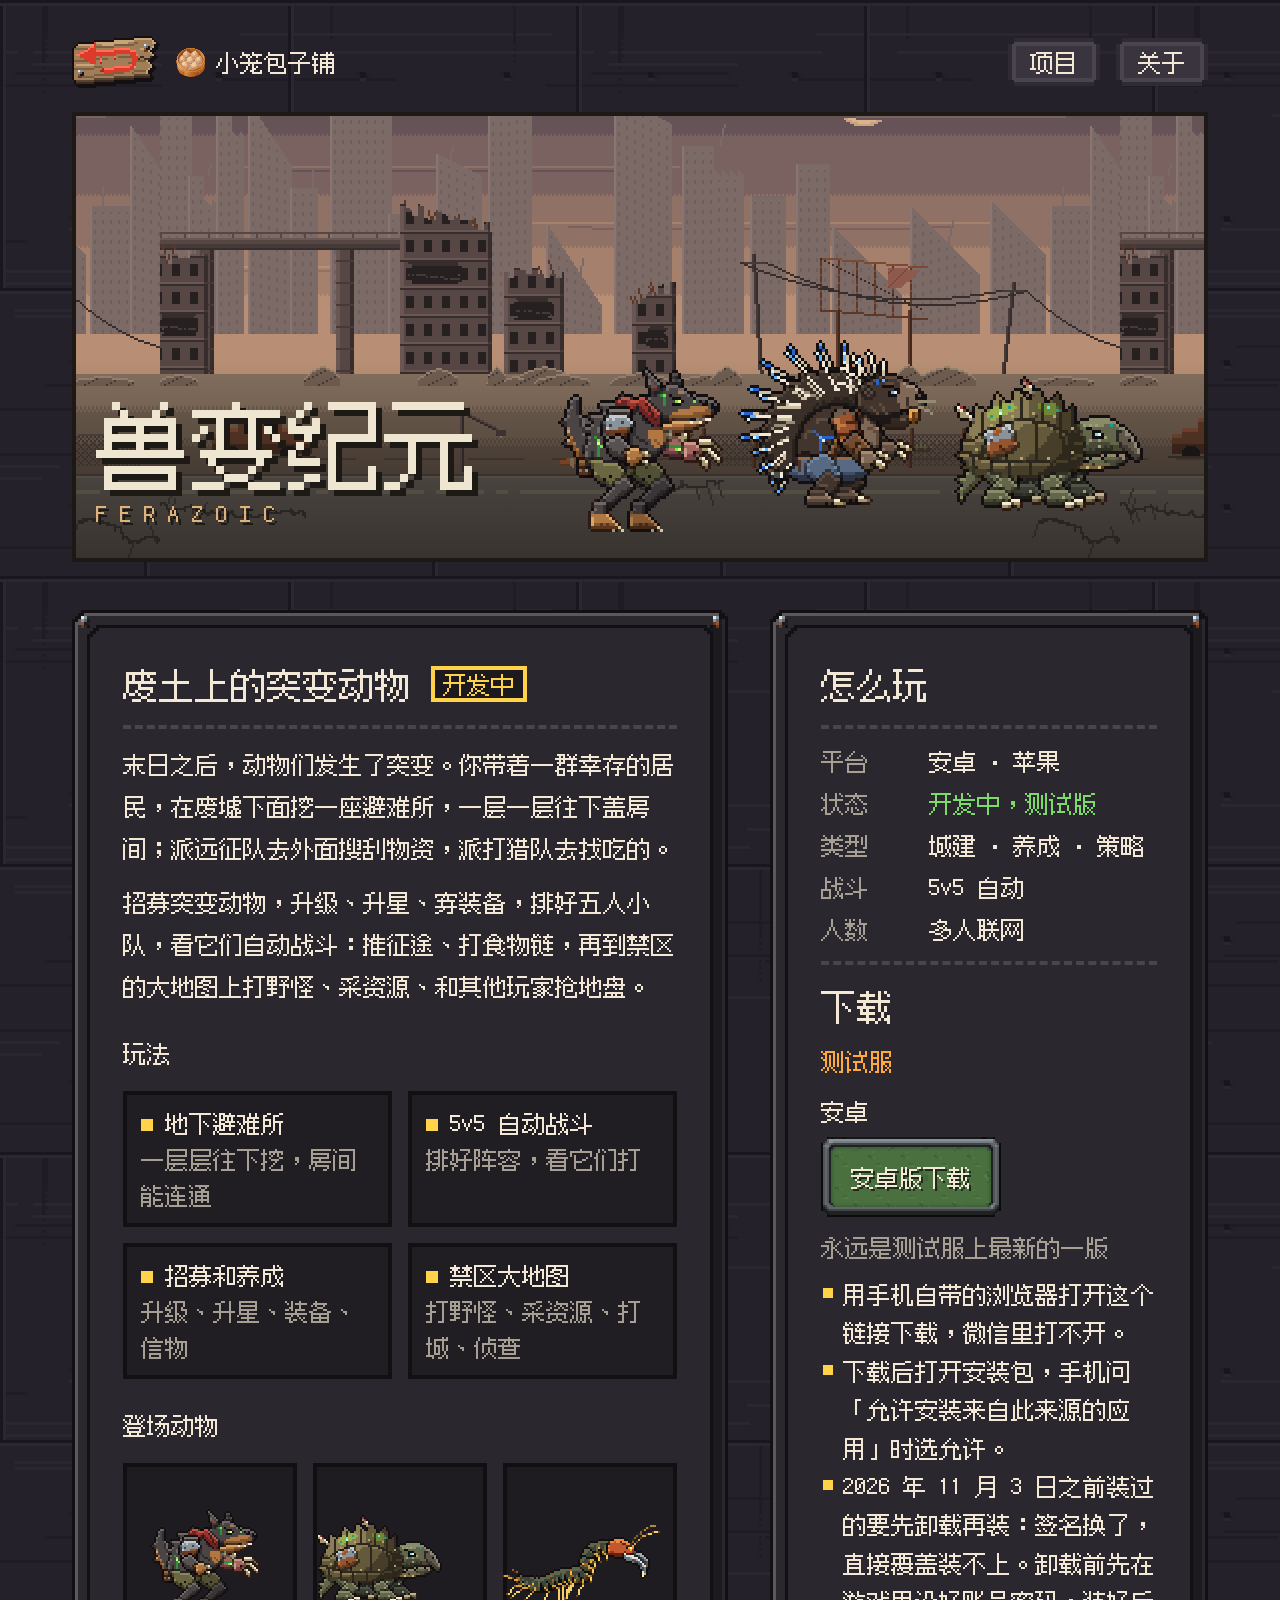
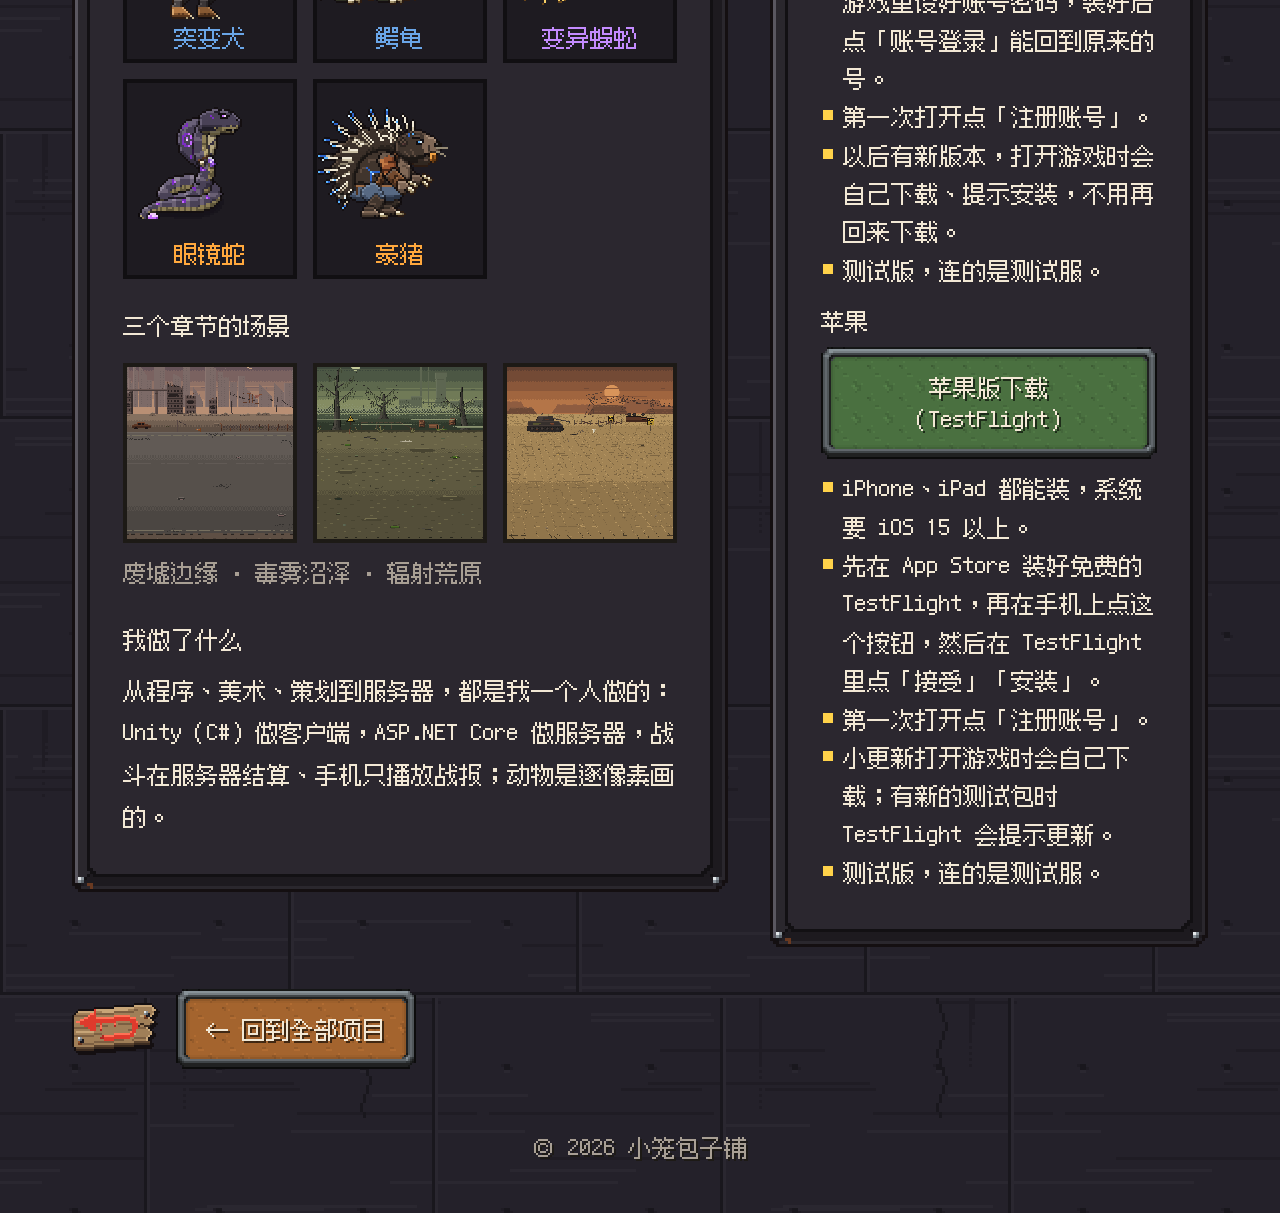
==== commit e6704f67: "店招和左上角换成 Mark 给的小笼包蒸笼（缩成 75×75 像素图），第一屏那句话改成欢迎语 - tools/steamer.py：把 tools/src/steamer.png（Mark 2026" ====
--- a/ferazoic.html
+++ b/ferazoic.html
@@ -14,7 +14,7 @@
 <div class="band"><div class="page">
   <nav class="top" aria-label="页面">
     <a class="gback" href="index.html"><span class="sr-only">回主页</span></a>
-    <a class="home" href="index.html"><img src="assets/ui/steamer.png" alt="" width="48" height="40"><span class="hname">小笼包子铺</span></a>
+    <a class="home" href="index.html"><img src="assets/ui/steamer_nav.png" alt="" width="30" height="30"><span class="hname">小笼包子铺</span></a>
     <span class="grow"></span>
     <a class="notch" href="index.html#projects">项目</a>
     <a class="notch" href="index.html#about">关于</a>
--- a/css/site.css
+++ b/css/site.css
@@ -42,7 +42,7 @@
 .top a { padding: 6px 22px; background: var(--paper); color: var(--fg); box-shadow: inset 0 0 0 4px var(--ink), inset 0 0 0 8px var(--line); }
 .top a:not(.on):hover { background: #f3ecd9; box-shadow: inset 0 0 0 4px var(--ink), inset 0 0 0 8px var(--rust); }
 .top .home { display: inline-flex; align-items: center; gap: 10px; padding: 4px 18px 4px 10px; }
-.top .home img { width: 36px; height: 30px; }
+.top .home img { width: 30px; height: 30px; }
 .linkbtn { display: inline-block; padding: 6px 22px; background: var(--paper); color: var(--fg); box-shadow: inset 0 0 0 4px var(--ink), inset 0 0 0 8px var(--line); }
 .linkbtn:hover { background: #f3ecd9; box-shadow: inset 0 0 0 4px var(--ink), inset 0 0 0 8px var(--rust); }
 
@@ -54,7 +54,7 @@
 .hang .chain.l { left: calc(22px * var(--s)); } .hang .chain.r { right: calc(22px * var(--s)); }
 .sign { position: relative; display: flex; align-items: center; gap: calc(6px * var(--s)); padding: calc(4px * var(--s)) calc(8px * var(--s)) calc(4px * var(--s)) calc(6px * var(--s));
   border: calc(12px * var(--s)) solid transparent; border-image: url(../assets/ui/sign9.png) 12 fill round; }
-.sign .steamer { width: calc(48px * var(--s)); height: calc(40px * var(--s)); }
+.sign .steamer { width: 150px; height: 150px; }   /* 75×75 的像素图放大 2 倍 */
 .sign h1 { font-weight: normal; font-size: 72px; line-height: 1.2; color: var(--paper); text-shadow: 4px 4px 0 #000; letter-spacing: 4px; white-space: nowrap; }
 .shop .mid { flex: 1; display: flex; flex-direction: column; align-items: center; justify-content: center; padding: calc(8px * var(--s)) 0; }
 /* 吉祥物：一排小包子。--ms 是它们的放大倍数（比页面小一档：电脑 2 倍，手机 1 倍）；.flip 朝左；--face 由 js 临时改成转身 */
@@ -76,6 +76,7 @@
   .hang .chain.l { left: calc(14px * var(--s)); } .hang .chain.r { right: calc(14px * var(--s)); }
   .sign { gap: calc(3px * var(--s)); padding: calc(3px * var(--s)) calc(5px * var(--s)) calc(3px * var(--s)) calc(3px * var(--s)); }
   .sign h1 { font-size: 36px; letter-spacing: 2px; text-shadow: 3px 3px 0 #000; }   /* 手机上牌子要放得下 */
+  .sign .steamer { width: 75px; height: 75px; }
   .top .hname { display: none; }   /* 手机上只留小图标 */
   .shop .tag { font-size: 24px; } .ph { display: inline; }
 }
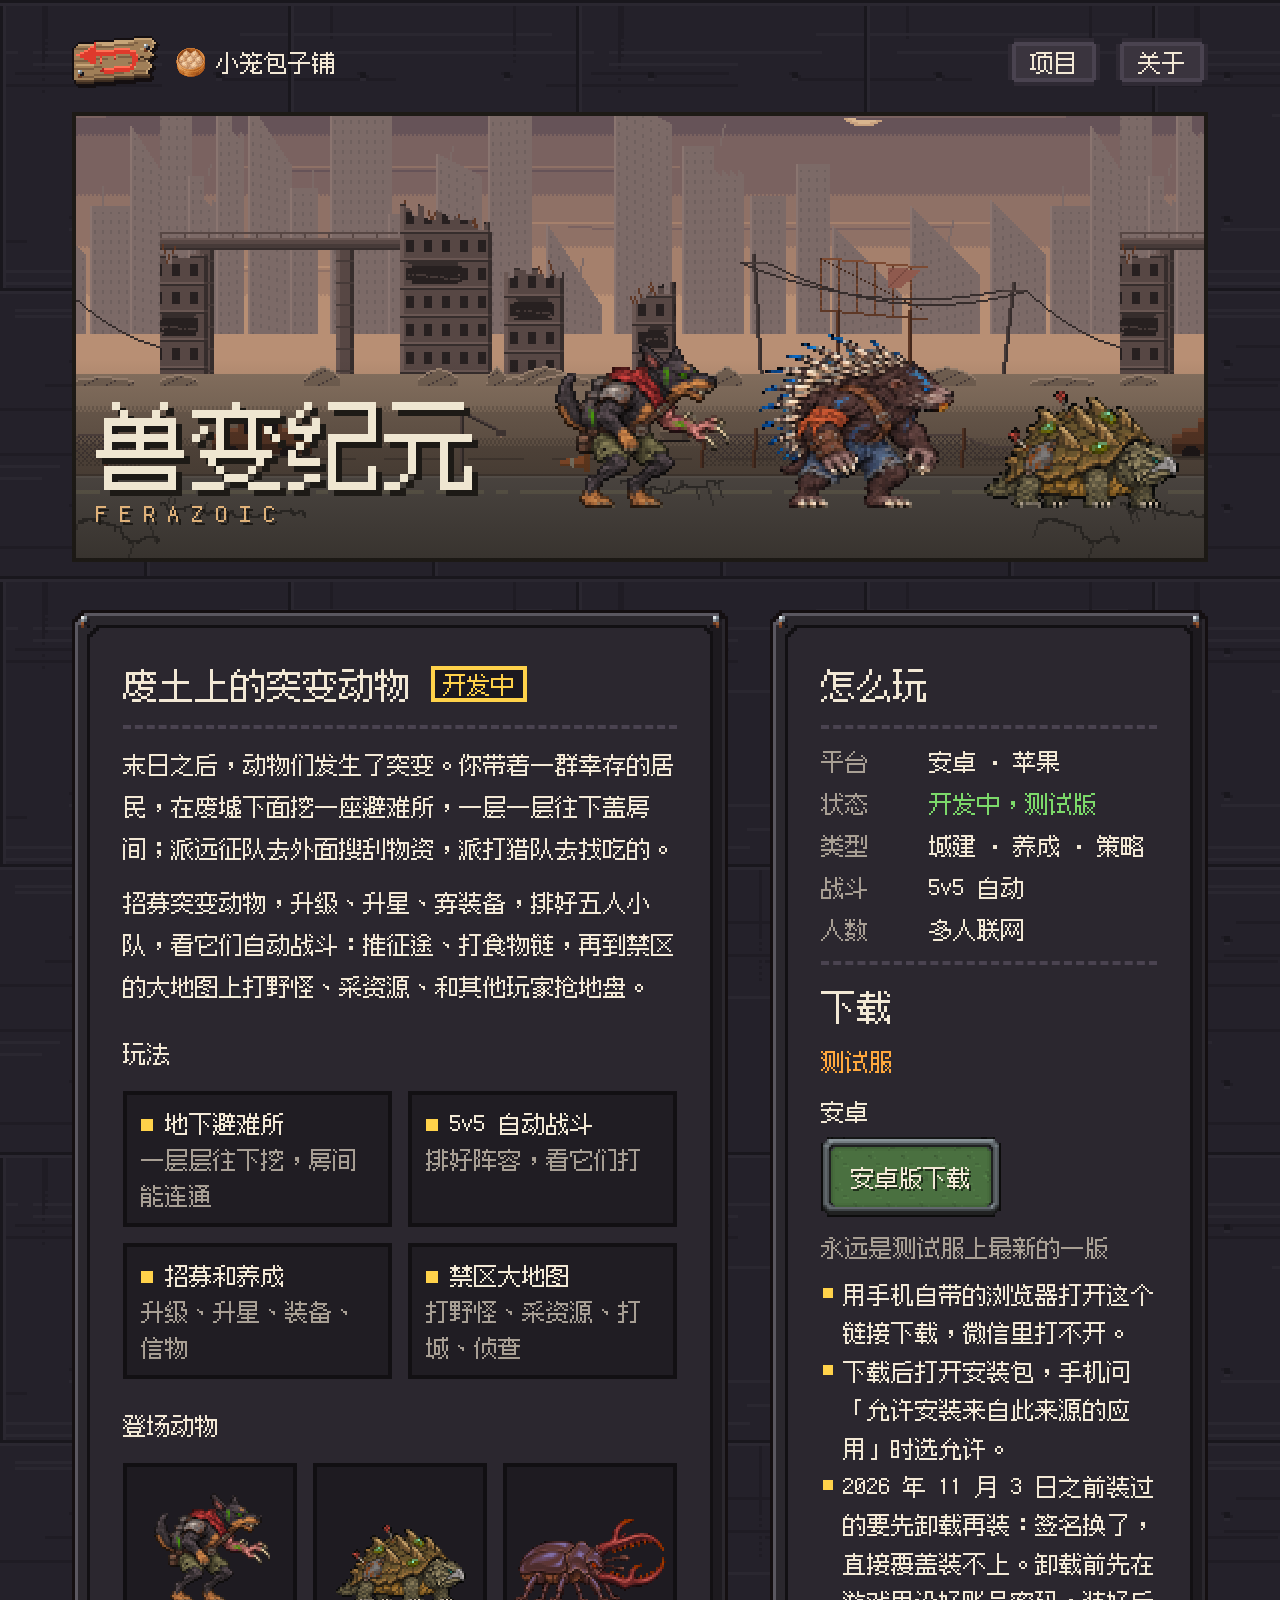
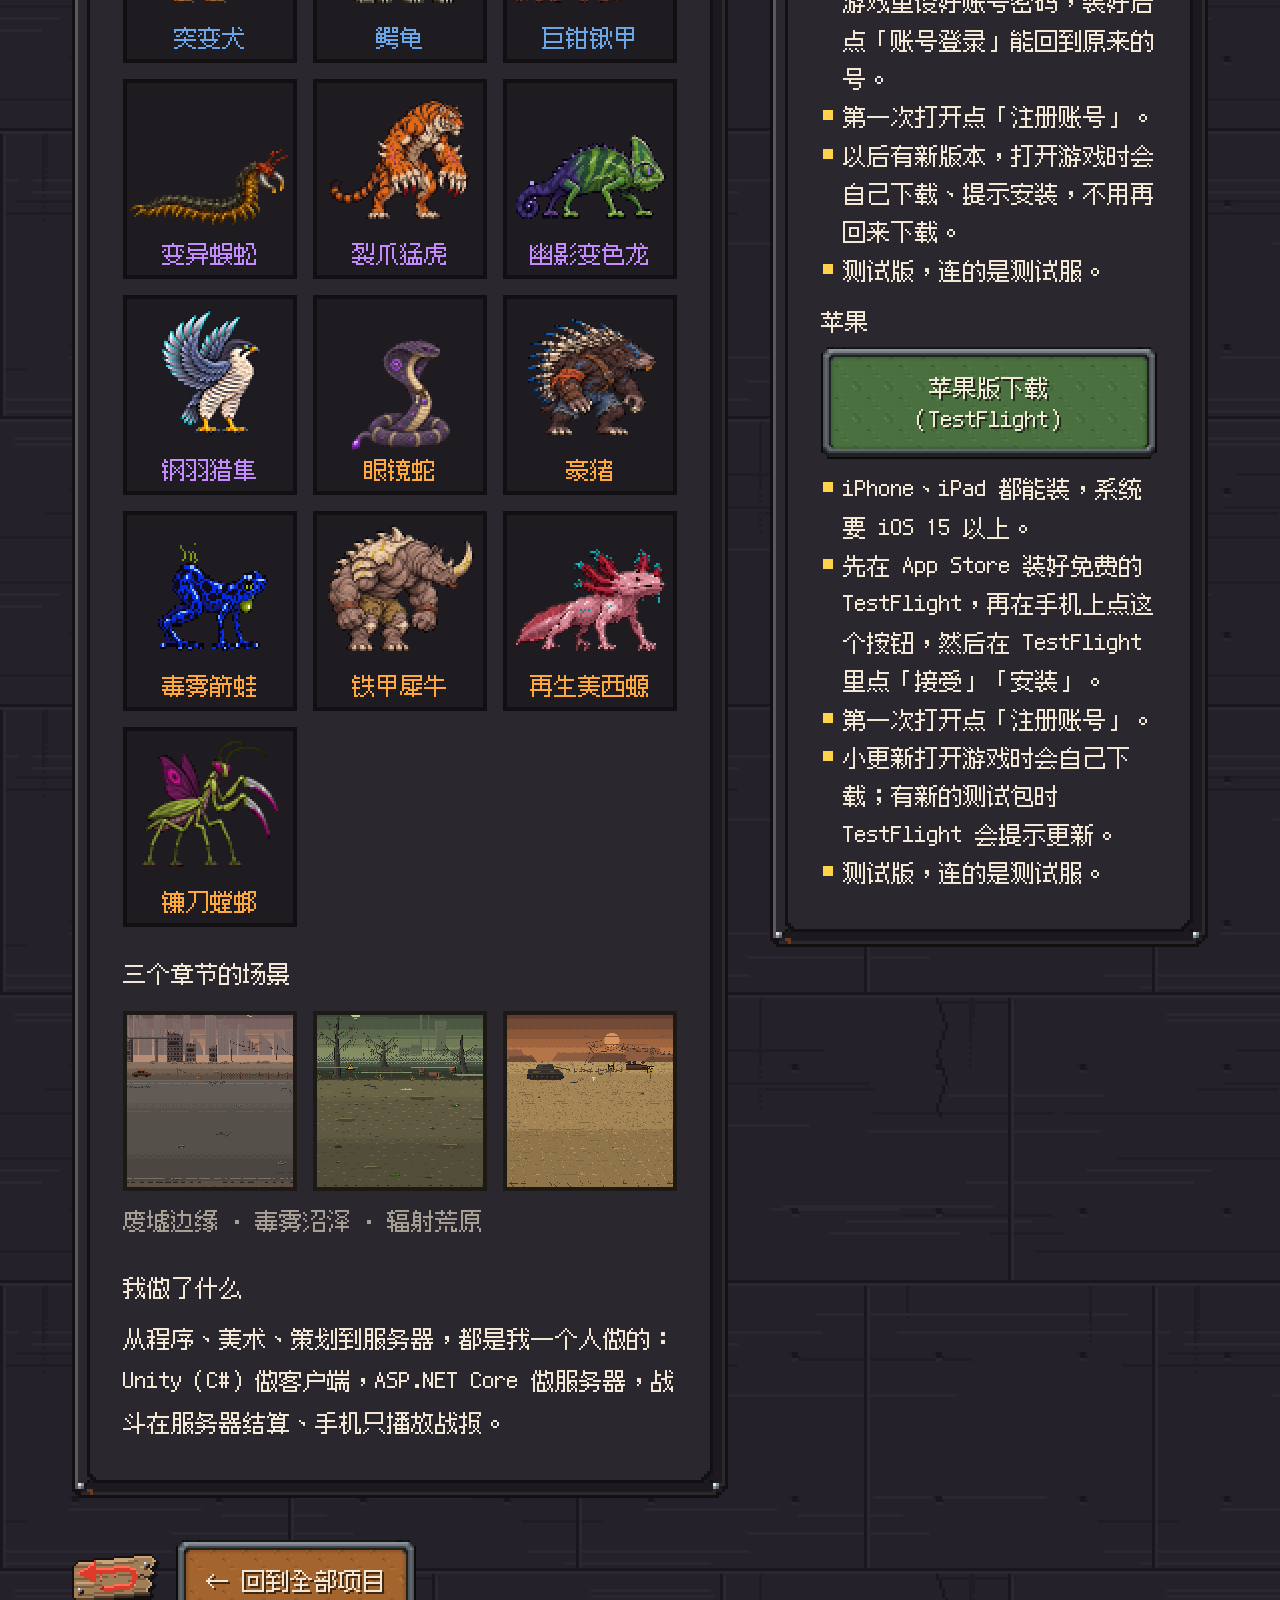
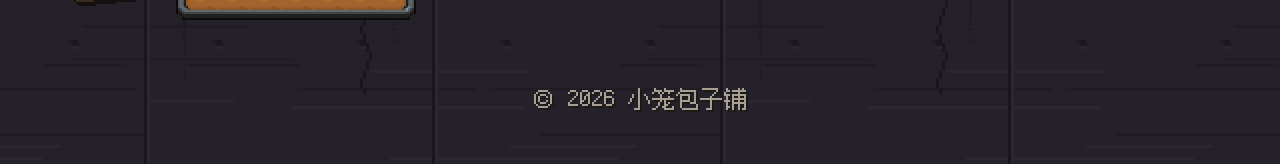
==== commit 52e6ece6: "动物换成游戏里翻新的美术，「登场动物」加上后来做的八只 - 原来五只（突变犬、鳄龟、变异蜈蚣、眼镜蛇、豪猪）的待机图换成游戏里 11-12 翻新的版本；   新加巨钳锹甲、裂爪猛虎、幽影变色龙、钢羽猎" ====
--- a/ferazoic.html
+++ b/ferazoic.html
@@ -7,6 +7,7 @@
 <meta name="description" content="废土突变动物题材的多人手游：地下避难所、招募养成、5v5 自动战斗、禁区大地图。安卓，开发中。">
 <link rel="icon" href="assets/ui/mascot.png" type="image/png">
 <link rel="preload" href="assets/fonts/FusionPixel-sub.woff2" as="font" type="font/woff2" crossorigin>
+<script src="js/type.js"></script>
 <link rel="stylesheet" href="css/site.css">
 </head>
 <!-- 整页用《兽变纪元》自己的画风（.t-ferazoic）：水泥墙、游戏里的铁框面板和按钮 -->
@@ -22,7 +23,7 @@
 
   <main>
     <!-- 顶图：章节背景 + 会动的动物 -->
-    <header class="gh" style="background-image:url(assets/games/ferazoic/chapter1.png)" role="img" aria-label="废墟城市前站着五只突变动物">
+    <header class="gh" style="background-image:url(assets/games/ferazoic/chapter1.png)" role="img" aria-label="废墟城市前站着几只突变动物">
       <div class="stage" data-sprites="mutant_dog,porcupine,snapping_turtle,cobra,centipede" data-auto></div>
       <div class="title"><h1 class="big">兽变纪元</h1><div class="en">FERAZOIC</div></div>
     </header>
@@ -41,13 +42,23 @@
           <div><b>禁区大地图</b><span>打野怪、采资源、打城、侦查</span></div>
         </div>
         <h3 style="margin-top:28px">登场动物</h3>
-        <div class="roster" role="list">
-          <div role="listitem"><div class="stage" data-sprites="mutant_dog" aria-hidden="true"></div><div class="name r-rare">突变犬</div></div>
-          <div role="listitem"><div class="stage" data-sprites="snapping_turtle" aria-hidden="true"></div><div class="name r-rare">鳄龟</div></div>
-          <div role="listitem"><div class="stage" data-sprites="centipede" aria-hidden="true"></div><div class="name r-epic">变异蜈蚣</div></div>
-          <div role="listitem"><div class="stage" data-sprites="cobra" aria-hidden="true"></div><div class="name r-legendary">眼镜蛇</div></div>
-          <div role="listitem"><div class="stage" data-sprites="porcupine" aria-hidden="true"></div><div class="name r-legendary">豪猪</div></div>
+        <!-- >>> roster：这一段由 tools/sprites.py 照着游戏工程生成，别手改 -->
+        <div class="roster" role="list" style="--wmax:80">
+          <div role="listitem"><div class="stage" aria-hidden="true"><i class="sprite" style="--fw:112;--fh:80;--foot:12;--cx:53;--dur:880ms;background-image:url(assets/games/ferazoic/sprites/mutant_dog_idle.png)"></i></div><div class="name r-rare">突变犬</div></div>
+          <div role="listitem"><div class="stage" aria-hidden="true"><i class="sprite" style="--fw:112;--fh:80;--foot:12;--cx:49;--dur:1440ms;background-image:url(assets/games/ferazoic/sprites/snapping_turtle_idle.png)"></i></div><div class="name r-rare">鳄龟</div></div>
+          <div role="listitem"><div class="stage" aria-hidden="true"><i class="sprite" style="--fw:112;--fh:80;--foot:12;--cx:58;--dur:1040ms;background-image:url(assets/games/ferazoic/sprites/beetle_idle.png)"></i></div><div class="name r-rare">巨钳锹甲</div></div>
+          <div role="listitem"><div class="stage" aria-hidden="true"><i class="sprite" style="--fw:112;--fh:80;--foot:12;--cx:43;--dur:1040ms;background-image:url(assets/games/ferazoic/sprites/centipede_idle.png)"></i></div><div class="name r-epic">变异蜈蚣</div></div>
+          <div role="listitem"><div class="stage" aria-hidden="true"><i class="sprite" style="--fw:112;--fh:80;--foot:12;--cx:45;--dur:1040ms;background-image:url(assets/games/ferazoic/sprites/tiger_idle.png)"></i></div><div class="name r-epic">裂爪猛虎</div></div>
+          <div role="listitem"><div class="stage" aria-hidden="true"><i class="sprite" style="--fw:112;--fh:80;--foot:12;--cx:50;--dur:1040ms;background-image:url(assets/games/ferazoic/sprites/chameleon_idle.png)"></i></div><div class="name r-epic">幽影变色龙</div></div>
+          <div role="listitem"><div class="stage" aria-hidden="true"><i class="sprite" style="--fw:112;--fh:80;--foot:12;--cx:42;--dur:1040ms;background-image:url(assets/games/ferazoic/sprites/falcon_idle.png)"></i></div><div class="name r-epic">钢羽猎隼</div></div>
+          <div role="listitem"><div class="stage" aria-hidden="true"><i class="sprite" style="--fw:112;--fh:80;--foot:12;--cx:43;--dur:1040ms;background-image:url(assets/games/ferazoic/sprites/cobra_idle.png)"></i></div><div class="name r-legendary">眼镜蛇</div></div>
+          <div role="listitem"><div class="stage" aria-hidden="true"><i class="sprite" style="--fw:112;--fh:80;--foot:12;--cx:49;--dur:1000ms;background-image:url(assets/games/ferazoic/sprites/porcupine_idle.png)"></i></div><div class="name r-legendary">豪猪</div></div>
+          <div role="listitem"><div class="stage" aria-hidden="true"><i class="sprite" style="--fw:112;--fh:80;--foot:12;--cx:48;--dur:1040ms;background-image:url(assets/games/ferazoic/sprites/dart_frog_idle.png)"></i></div><div class="name r-legendary">毒雾箭蛙</div></div>
+          <div role="listitem"><div class="stage" aria-hidden="true"><i class="sprite" style="--fw:112;--fh:80;--foot:12;--cx:58;--dur:1040ms;background-image:url(assets/games/ferazoic/sprites/rhino_idle.png)"></i></div><div class="name r-legendary">铁甲犀牛</div></div>
+          <div role="listitem"><div class="stage" aria-hidden="true"><i class="sprite" style="--fw:112;--fh:80;--foot:12;--cx:43;--dur:1040ms;background-image:url(assets/games/ferazoic/sprites/axolotl_idle.png)"></i></div><div class="name r-legendary">再生美西螈</div></div>
+          <div role="listitem"><div class="stage" aria-hidden="true"><i class="sprite" style="--fw:112;--fh:80;--foot:12;--cx:57;--dur:1040ms;background-image:url(assets/games/ferazoic/sprites/mantis_idle.png)"></i></div><div class="name r-legendary">镰刀螳螂</div></div>
         </div>
+        <!-- <<< roster -->
         <h3 style="margin-top:28px">三个章节的场景</h3>
         <div class="shots">
           <div role="img" aria-label="第一章 废墟边缘" style="background-image:url(assets/games/ferazoic/chapter1.png)"></div>
@@ -56,7 +67,7 @@
         </div>
         <p class="dim" style="margin-top:8px">废墟边缘 · 毒雾沼泽 · 辐射荒原</p>
         <h3 style="margin-top:28px">我做了什么</h3>
-        <p>从程序、美术、策划到服务器，都是我一个人做的：Unity（C#）做客户端，ASP.NET Core 做服务器，战斗在服务器结算、手机只播放战报；动物是逐像素画的。</p>
+        <p>从程序、美术、策划到服务器，都是我一个人做的：Unity（C#）做客户端，ASP.NET Core 做服务器，战斗在服务器结算、手机只播放战报。</p>
       </div>
 
       <div class="panel dl">
--- a/css/site.css
+++ b/css/site.css
@@ -1,5 +1,8 @@
 /* 个人项目网站：像素风，铁皮墙 + 旧海报；每个项目一段，用它自己的画风（文件最后的「项目画风」）。
-   --s 是像素放大倍数：电脑 3 倍，手机 2 倍；所有尺寸都是 1 倍像素数 × --s。 */
+   --s 是像素放大倍数：电脑 3 倍，手机 2 倍；所有尺寸都是 1 倍像素数 × --s。
+   字号：电脑上是 12 的倍数（正文 24、小标题 36、店招 72），像素字体在普通屏幕上只有这些大小是清楚的。
+   手机上正文 16～18、小标题 24、店招 36：用 --f-body / --f-lead / --f-head / --f-sign / --f-sign-s / --f-big 这几个变量，
+   js/type.js 按这台手机的屏幕密度算出清楚的那个字号填进来（原因写在那个文件开头），下面 :root 里的是没开 JavaScript 时的备用值。 */
 @font-face { font-family: "Fusion Pixel"; src: url(../assets/fonts/FusionPixel-sub.woff2) format("woff2"), url(../assets/fonts/FusionPixel-sub.ttf) format("truetype"); font-display: swap; }
 /* 字体只带常用字（见 tools/subset_font.py），加了生僻字要重新跑一遍 */
 
@@ -12,11 +15,14 @@
   --focus: #ffd27a;   /* 键盘焦点框 */
   --wall-text: #d9e1dc;
   --wall-dark: rgba(12, 16, 18, .22);
+  --f-body: 18px; --f-lead: 18px; --f-head: 24px; --f-sign: 36px; --f-sign-s: 30px; --f-big: 36px;   /* 手机上的字号（备用值），js/type.js 会换成这台手机上清楚的 */
+  --f-cap: 12px; --f-cap-d: 12px;   /* 物品格子下面的小字（手机 / 窗口不够宽的电脑），格子的大小跟着它走；也是备用值 */
+  --dp: 1px;   /* 一个屏幕像素有多宽（高清屏上比 1px 小），js/type.js 按屏幕密度填；要「落在整个屏幕像素上」的地方用它取整 */
 }
 @media (max-width: 760px) { :root { --s: 2; } }
 
 * { box-sizing: border-box; margin: 0; padding: 0; }
-html { -webkit-text-size-adjust: 100%; scroll-behavior: smooth; }
+html { -webkit-text-size-adjust: 100%; text-size-adjust: 100%; scroll-behavior: smooth; }
 body {
   font-family: "Fusion Pixel", "Zpix", monospace;
   font-size: 24px; line-height: 1.5; color: var(--wall-text);
@@ -27,9 +33,13 @@
   image-rendering: pixelated; image-rendering: crisp-edges;
   min-height: 100vh;
 }
+@media (max-width: 760px) { body { font-size: var(--f-body); } }   /* 手机上正文 16～18 */
 img { image-rendering: pixelated; image-rendering: crisp-edges; display: block; }
 a { color: inherit; text-decoration: none; }
-.page { max-width: 1440px; margin: 0 auto; padding: 0 calc(var(--s) * 24px); }
+/* 居中：窗口比 1440 宽、宽度又是单数时，两边的空会带半个像素，里面的字全落在半个像素上、发虚。
+   所以左边的空往下取到整个屏幕像素（round 是新一点的浏览器才有的写法，老浏览器不认这一句，还是用上面的 auto）。 */
+.page, .project .inner { max-width: 1440px; margin: 0 auto; margin-left: max(0px, round(down, calc((100% - 1440px) / 2), var(--dp))); }
+.page { padding: 0 calc(var(--s) * 24px); }
 @media (max-width: 760px) { .page { padding: 0 16px; } }
 .sr-only { position: absolute; width: 1px; height: 1px; overflow: hidden; clip: rect(0 0 0 0); white-space: nowrap; }
 .grow { flex: 1; }
@@ -45,6 +55,7 @@
 .top .home img { width: 30px; height: 30px; }
 .linkbtn { display: inline-block; padding: 6px 22px; background: var(--paper); color: var(--fg); box-shadow: inset 0 0 0 4px var(--ink), inset 0 0 0 8px var(--line); }
 .linkbtn:hover { background: #f3ecd9; box-shadow: inset 0 0 0 4px var(--ink), inset 0 0 0 8px var(--rust); }
+@media (max-width: 760px) { .top { gap: 12px; } .top a, .linkbtn { padding: 10px 18px; } .top .home { padding: 7px 10px; } }   /* 手机上字小了，留够手指点的高度 */
 
 /* 第一屏：两根链条吊着一块铁牌（九宫格 sign9.png，边 12 像素），下面站着吉祥物和一句话，底下「往下翻」。占满一屏，项目在下面 */
 .shop { display: flex; flex-direction: column; align-items: center; text-align: center; margin-top: calc(-12px * var(--s));
@@ -75,11 +86,13 @@
   .hang { padding-top: calc(28px * var(--s)); } .hang .chain { height: calc(34px * var(--s)); }
   .hang .chain.l { left: calc(14px * var(--s)); } .hang .chain.r { right: calc(14px * var(--s)); }
   .sign { gap: calc(3px * var(--s)); padding: calc(3px * var(--s)) calc(5px * var(--s)) calc(3px * var(--s)) calc(3px * var(--s)); }
-  .sign h1 { font-size: 36px; letter-spacing: 2px; text-shadow: 3px 3px 0 #000; }   /* 手机上牌子要放得下 */
+  .sign h1 { font-size: var(--f-sign); letter-spacing: 2px; text-shadow: 3px 3px 0 #000; }   /* 手机上牌子要放得下 */
   .sign .steamer { width: 75px; height: 75px; }
   .top .hname { display: none; }   /* 手机上只留小图标 */
-  .shop .tag { font-size: 24px; } .ph { display: inline; }
-}
+  .shop .tag { font-size: var(--f-lead); text-shadow: 2px 2px 0 var(--ink); } .ph { display: inline; }
+  .shop .down { text-shadow: 2px 2px 0 var(--ink); }
+}
+@media (max-width: 350px) { .sign { padding-right: calc(3px * var(--s)); } .sign h1 { font-size: var(--f-sign-s); letter-spacing: 0; } }   /* 320 宽的小手机：牌子再小一号才放得下 */
 .wallh { font-size: 36px; color: #efe6d1; text-shadow: 3px 3px 0 var(--ink); margin-top: calc(16px * var(--s)); }
 
 /* 旧海报：撕边 + 影子 + 纸纹 + 胶带 / 图钉 / 卷角 */
@@ -115,6 +128,12 @@
 h2 { font-weight: normal; font-size: 36px; }
 h2 small { font-size: 24px; color: var(--rust-ink); letter-spacing: 6px; white-space: nowrap; }
 h3, h4 { font-weight: normal; font-size: 24px; }
+@media (max-width: 760px) {
+  h2, .wallh { font-size: var(--f-head); }
+  h2 small { font-size: var(--f-body); letter-spacing: 4px; }
+  h3, h4 { font-size: var(--f-body); }
+  .wallh { text-shadow: 2px 2px 0 var(--ink); }
+}
 
 /* 首页下面的两张海报（下一个项目、关于） */
 .grid { display: grid; grid-template-columns: 1fr 1fr; gap: calc(var(--s) * 14px); margin-top: calc(var(--s) * 14px); align-items: start; }
@@ -124,18 +143,20 @@
 .btns { display: flex; gap: 16px; margin-top: 22px; flex-wrap: wrap; align-items: center; }
 @media (max-width: 760px) { .grid { grid-template-columns: 1fr; } .card { padding: 16px; } .card.small { padding: 32px 24px; } }
 
-/* 动物：精灵图，8 帧循环 */
+/* 动物：精灵图，8 帧循环。--u 是一个美术像素画多大；动物踩的那条线离舞台底 18 个美术像素，
+   --foot 是这张图里脚下面还空着几行（减掉它，每只都踩在同一条线上）。左右站哪由 js/site.js 的 layoutStage 排 */
 .stage { position: absolute; left: 0; right: 0; bottom: 0; height: 100%; }
-.sprite { position: absolute; bottom: calc(var(--y, 6) * var(--s) * 1px); left: calc(var(--x, 0) * var(--s) * 1px);
-  width: calc(var(--fw) * var(--s) * 1px); height: calc(var(--fh) * var(--s) * 1px);
+.sprite { --u: calc(var(--s) * 1px);
+  position: absolute; left: 0; bottom: calc((18 - var(--foot, 12)) * var(--u));
+  width: calc(var(--fw) * var(--u)); height: calc(var(--fh) * var(--u));
   background-repeat: no-repeat;
-  background-size: calc(var(--fw) * 8 * var(--s) * 1px) calc(var(--fh) * var(--s) * 1px);
+  background-size: calc(var(--fw) * 8 * var(--u)) calc(var(--fh) * var(--u));
   animation: play var(--dur, 1000ms) steps(8) infinite; }
-@keyframes play { to { background-position-x: calc(var(--fw) * -8 * var(--s) * 1px); } }
+@keyframes play { to { background-position-x: calc(var(--fw) * -8 * var(--u)); } }
 
 /* ===== 项目段落（首页）：结构都一样，样子由下面的画风决定 ===== */
 .project { margin-top: calc(8px * var(--s)); }
-.project .inner { max-width: 1440px; margin: 0 auto; padding: calc(10px * var(--s)) calc(24px * var(--s)) calc(16px * var(--s)); }
+.project .inner { padding: calc(10px * var(--s)) calc(24px * var(--s)) calc(16px * var(--s)); }
 @media (max-width: 760px) { .project .inner { padding: 24px 16px 32px; } }
 .window { position: relative; overflow: hidden; height: calc(100px * var(--s)); box-shadow: inset 0 0 0 4px var(--ink); background-color: #26323a;
   background-size: calc(320px * var(--s)) auto; background-position: center 14%; }
@@ -149,11 +170,28 @@
 .tags { display: flex; flex-wrap: wrap; gap: 8px; margin-top: 12px; }
 .blurb { margin-top: 14px; line-height: 1.75; }
 .role { margin-top: 10px; color: var(--dim); }
-.tiles { display: flex; flex-wrap: wrap; gap: 16px 20px; margin-top: 20px; }
-.tile { text-align: center; }
-.tile img { width: calc(56px * var(--s)); height: calc(56px * var(--s)); margin: 0 auto; }
-.tile figcaption { margin-top: 6px; color: var(--dim); }
-@media (max-width: 760px) { .panel { padding: 20px 16px 24px; } .tiles { gap: 12px 10px; justify-content: center; } }
+/* 物品格子：电脑上一排八个，手机上一排四个（--n）。格子的图是 56×56 的像素图，下面的小字 12 像素一个字，
+   两样用同一个「像素大小」：.tiles 的字号就是小字的字号，格子宽 56/12 个字（--tile）。这样小字清楚的时候，图也正好是整数倍放大。
+   电脑上格子 112（字号 24）。一排的格子从面板的左边排到右边，中间的空一样大（justify-content: space-between），窗口宽空就大、窗口窄空就小。
+   窗口再窄、八个 112 放不下时换小一档的字号（--f-cap-d、--f-cap，js/type.js 按屏幕密度算），还是八个排满一行；
+   还放不下格子跟着缩（minmax），不会撑出面板。 */
+.tiles { --n: 8; --tile: calc(56em / 12); display: grid; grid-template-columns: repeat(var(--n), minmax(0, var(--tile))); justify-content: space-between; gap: 1em 4px; margin-top: 20px; font-size: 24px;
+  /* 一行的宽度往下凑一点（最多少几个像素），让中间每个空都是整数个屏幕像素：不然格子落在半个像素上，下面的小字会发虚。
+     老浏览器不认 round，这一句不算数，一行还是顶满，只是小字可能虚一点 */
+  width: calc(var(--n) * var(--tile) + round(down, 100% - var(--n) * var(--tile), (var(--n) - 1) * var(--dp))); }
+.tile { text-align: center; min-width: 0; container-type: inline-size; }   /* container-type：让下面的小字能按格子的宽度算字号（cqw） */
+.tile img { width: 100%; height: auto; aspect-ratio: 1; margin: 0 auto; }
+.tile figcaption { margin: .5em -.75em 0; line-height: 1.5; color: var(--dim); }   /* 名字可以比格子宽一点（两边各多 0.75 个字） */
+/* 格子被挤小了（窗口窄、屏幕缩放比例又不凑巧），小字也跟着小：字号最多是格子宽的 12/56，不会叠到旁边的名字上。
+   平时格子没被挤，12/56 正好等于 .tiles 的字号（1em），加的 .05px 是留一点余量，让平时取到的就是 1em、一点不差。 */
+.tile figcaption { font-size: min(1em, calc(100cqw * 12 / 56 + .05px)); }
+@media (max-width: 1199px) { .tiles { font-size: var(--f-cap-d); } }   /* 窗口不够宽，八个 112 放不下：小一档 */
+@media (max-width: 1023px) { .tiles { font-size: var(--f-cap); } }     /* 更窄的窗口、竖着的平板、横着拿的手机：最小的一档 */
+@media (max-width: 760px) { .panel { padding: 20px 16px 24px; } }
+@media (max-width: 567px) {
+  /* 手机竖屏：四个一排，两头顶到面板的边，中间的空平分（最多和格子一样宽，屏幕再宽也不会拉得太开；568 起八个放得下，就排八个） */
+  .tiles { --n: 4; column-gap: 2px; max-width: calc(7 * var(--tile)); }
+}
 
 /* 详情页公用：顶图、两栏、玩法、登场动物、场景、下载 */
 .gh { position: relative; height: calc(150px * var(--s)); overflow: hidden; box-shadow: inset 0 0 0 4px var(--ink); background-size: calc(320px * var(--s)) auto; background-position: center 16%; margin-top: calc(var(--s) * 8px); }
@@ -165,8 +203,8 @@
 @media (max-width: 760px) {
   .gh { height: calc(130px * var(--s)); }
   .gh .title { top: calc(8px * var(--s)); bottom: auto; }   /* 手机上标题放上面，动物在下面 */
-  .gh .title .big { font-size: 48px; text-shadow: 4px 4px 0 var(--ink); }
-  .gh .title .en { font-size: 24px; letter-spacing: 6px; }
+  .gh .title .big { font-size: var(--f-big); text-shadow: 3px 3px 0 var(--ink); }
+  .gh .title .en { font-size: var(--f-body); letter-spacing: 6px; text-shadow: 2px 2px 0 var(--ink); }
   .gh .stage { left: 0; }
 }
 .cols { display: grid; grid-template-columns: 3fr 2fr; gap: calc(var(--s) * 14px); margin-top: calc(var(--s) * 6px); align-items: start; }
@@ -179,19 +217,32 @@
 .feats b { display: block; font-weight: normal; }
 .feats b::before { content: ""; display: inline-block; width: 12px; height: 12px; background: var(--rust); margin-right: 12px; }
 .feats span { color: var(--dim); }
-@media (max-width: 760px) { .feats { grid-template-columns: 1fr; } }
-dl { display: grid; grid-template-columns: minmax(96px, max-content) 1fr; column-gap: 12px; row-gap: 6px; }
+@media (max-width: 760px) {
+  .feats { grid-template-columns: 1fr; gap: 12px; }
+  .feats div { padding: 12px 16px; }
+  .feats b::before { width: .5em; height: .5em; margin-right: .5em; }   /* 方块跟着字号走：半个字大（电脑上 12 配 24 也是一半） */
+}
+dl { display: grid; grid-template-columns: minmax(4em, max-content) 1fr; column-gap: 12px; row-gap: 6px; }
 dt { color: var(--dim); }
 .shots { display: grid; grid-template-columns: repeat(3, 1fr); gap: 16px; margin-top: 20px; }
 .shots div { height: calc(60px * var(--s)); background-size: cover; background-position: center 25%; box-shadow: inset 0 0 0 4px var(--ink); }
 @media (max-width: 760px) { .shots { grid-template-columns: 1fr 1fr; } }
-.roster { --s: 2; display: grid; grid-template-columns: repeat(3, 1fr); gap: 16px; margin-top: 20px; }   /* 动物按 2 倍放，格子才装得下 */
-.roster > div { text-align: center; position: relative; overflow: hidden; height: calc(100px * var(--s)); box-shadow: inset 0 0 0 4px var(--rule); background: rgba(0,0,0,.04); }
-.roster .sprite { left: 50%; margin-left: calc(var(--fw) * var(--s) * -0.5px); bottom: calc(18px * var(--s)); }
+/* 登场动物：一格一只（格子由 tools/sprites.py 生成）。一排几格看放得下几个 --min 宽的格子：电脑上三格，窗口窄一点两格，手机两格。
+   --ru 是这里一个美术像素画多大：电脑上 2，格子最窄 170 也放得下最宽的那只（--wmax 个美术像素宽）；
+   手机上格子窄，按格子的宽缩小，而且缩成整数个屏幕像素（--dp），图才清楚。
+   格子的高 = 上面留 4 + 一帧里脚以上的 68 行 + 脚到名字留 8 行 + 名字一行 + 下面留 8 */
+.roster { --min: 170px; --gap: 16px; --wmax: 80; display: grid; grid-template-columns: repeat(auto-fill, minmax(min(var(--min), 100%), 1fr)); gap: var(--gap); margin-top: 20px; }
+.roster > div { text-align: center; position: relative; overflow: hidden; container-type: inline-size; box-shadow: inset 0 0 0 4px var(--rule); background: rgba(0,0,0,.04); }
+.roster .stage { --ru: 2px; position: relative; height: calc(76 * var(--ru) + 12px + 1.5em); }
+.roster .sprite { --u: var(--ru); left: 50%; margin-left: calc(var(--cx, 56) * var(--u) * -1); bottom: calc(8px + 1.5em - (var(--foot, 12) - 8) * var(--u)); }   /* 身子的正中间（--cx）对准格子正中间 */
 .roster .name { position: absolute; left: 0; right: 0; bottom: 8px; }
 /* 品质色和游戏里一致：蓝 稀有 / 紫 史诗 / 橙 传说 */
 .roster .r-rare { color: #35608c; } .roster .r-epic { color: #6b4489; } .roster .r-legendary { color: var(--rust-ink); }
-@media (max-width: 760px) { .roster { grid-template-columns: repeat(2, 1fr); } }
+@media (max-width: 760px) { .roster { --min: 120px; --gap: 8px; } .roster .stage { --ru: 1.5px; } }
+@media (max-width: 350px) { .roster { --min: 100px; } .roster .stage { --ru: 1px; } }   /* 320 宽的小手机也排两格 */
+@supports (width: round(down, 1cqw, 1px)) {
+  @media (max-width: 760px) { .roster .stage { --ru: clamp(var(--dp), round(down, calc((100cqw - 8px) / var(--wmax)), var(--dp)), 2px); } }
+}
 .dl #download { margin-top: 4px; }
 .channel { margin-top: 10px; }
 .channel h3 { color: var(--rust-ink); }
@@ -202,6 +253,7 @@
 .notes { margin: 10px 0 0 0; padding-left: 0; list-style: none; }
 .notes li { position: relative; padding-left: 22px; line-height: 1.6; }
 .notes li::before { content: ""; position: absolute; left: 2px; top: 13px; width: 10px; height: 10px; background: var(--rust); }   /* 像素方块当项目符号 */
+@media (max-width: 760px) { .notes li { padding-left: 1em; } .notes li::before { left: 0; top: .55em; width: .5em; height: .5em; } }   /* 方块半个字大，放在第一行的正中（行高 1.6：0.8 − 0.25） */
 .back { margin-top: calc(var(--s) * 14px); display: flex; align-items: center; gap: 16px; flex-wrap: wrap; }
 
 /* 页脚 */
@@ -255,5 +307,10 @@
 .t-ferazoic .window .label { background: #2b272f; color: var(--g-text); box-shadow: inset 0 0 0 3px #000; }
 .t-ferazoic .foot { color: var(--g-dim); }
 .t-ferazoic .wallh { color: var(--g-text); }
-.t-ferazoic .tiles { --s: 2; }   /* 首页那一段里的格子按 2 倍放，八个排一行 */
-@media (max-width: 760px) { .t-ferazoic .top .home { display: none; } }   /* 手机上左上角只留返回木牌 */
+@media (max-width: 760px) {
+  .t-ferazoic .top .home { display: none; }   /* 手机上左上角只留返回木牌 */
+  .t-ferazoic .panel { padding: 14px 10px 20px; }   /* 铁框已经占了 18，里面少留一点，一行能多放几个字 */
+  /* 字小了，按钮跟着矮：铁框的图还是按 2 倍画（border-image-width），但只占 12 高的位置，字压在框里面的色块上（框本身 10 高） */
+  .t-ferazoic .gbtn, .t-ferazoic .gbtn.off { border-width: 12px 16px; border-image-width: calc(12px * var(--bs)); padding: 3px 4px; line-height: 1.5; min-width: 96px; }
+  .t-ferazoic .gbtn:focus-visible { outline-offset: -8px; }
+}
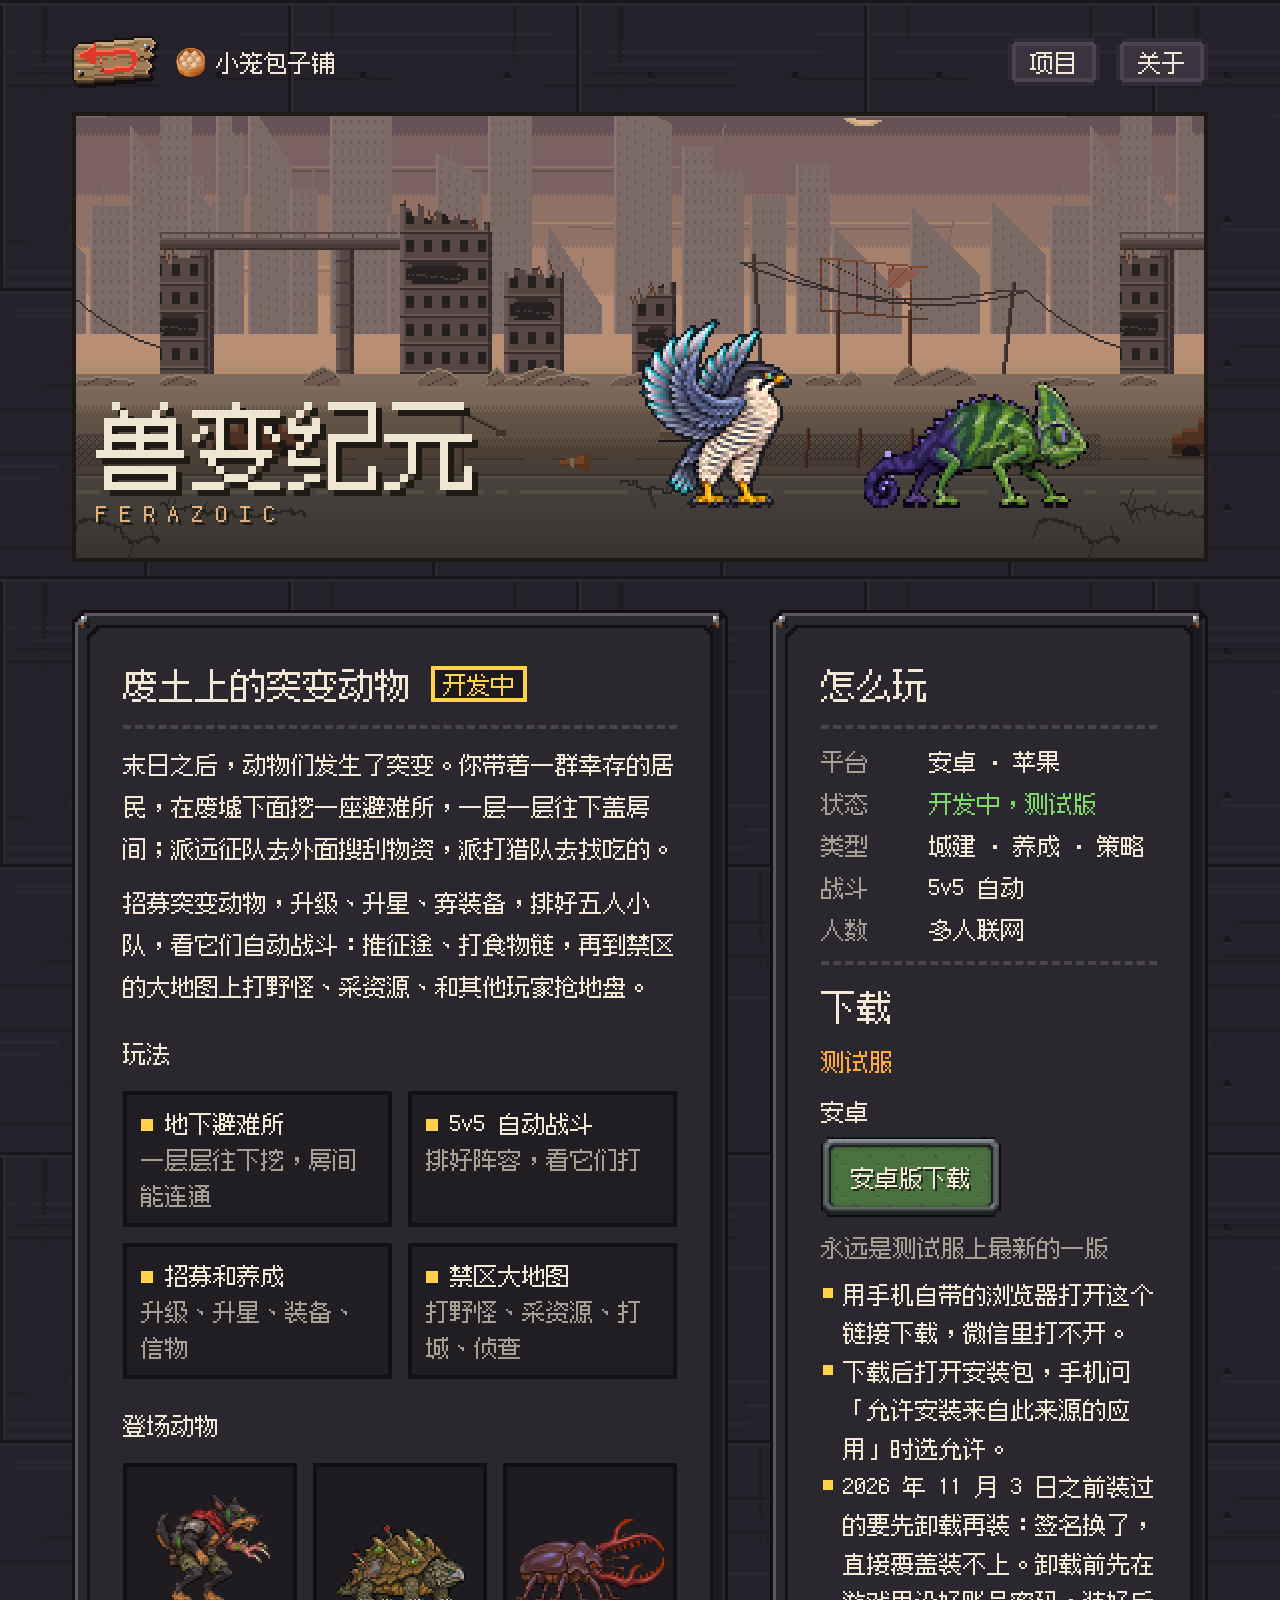
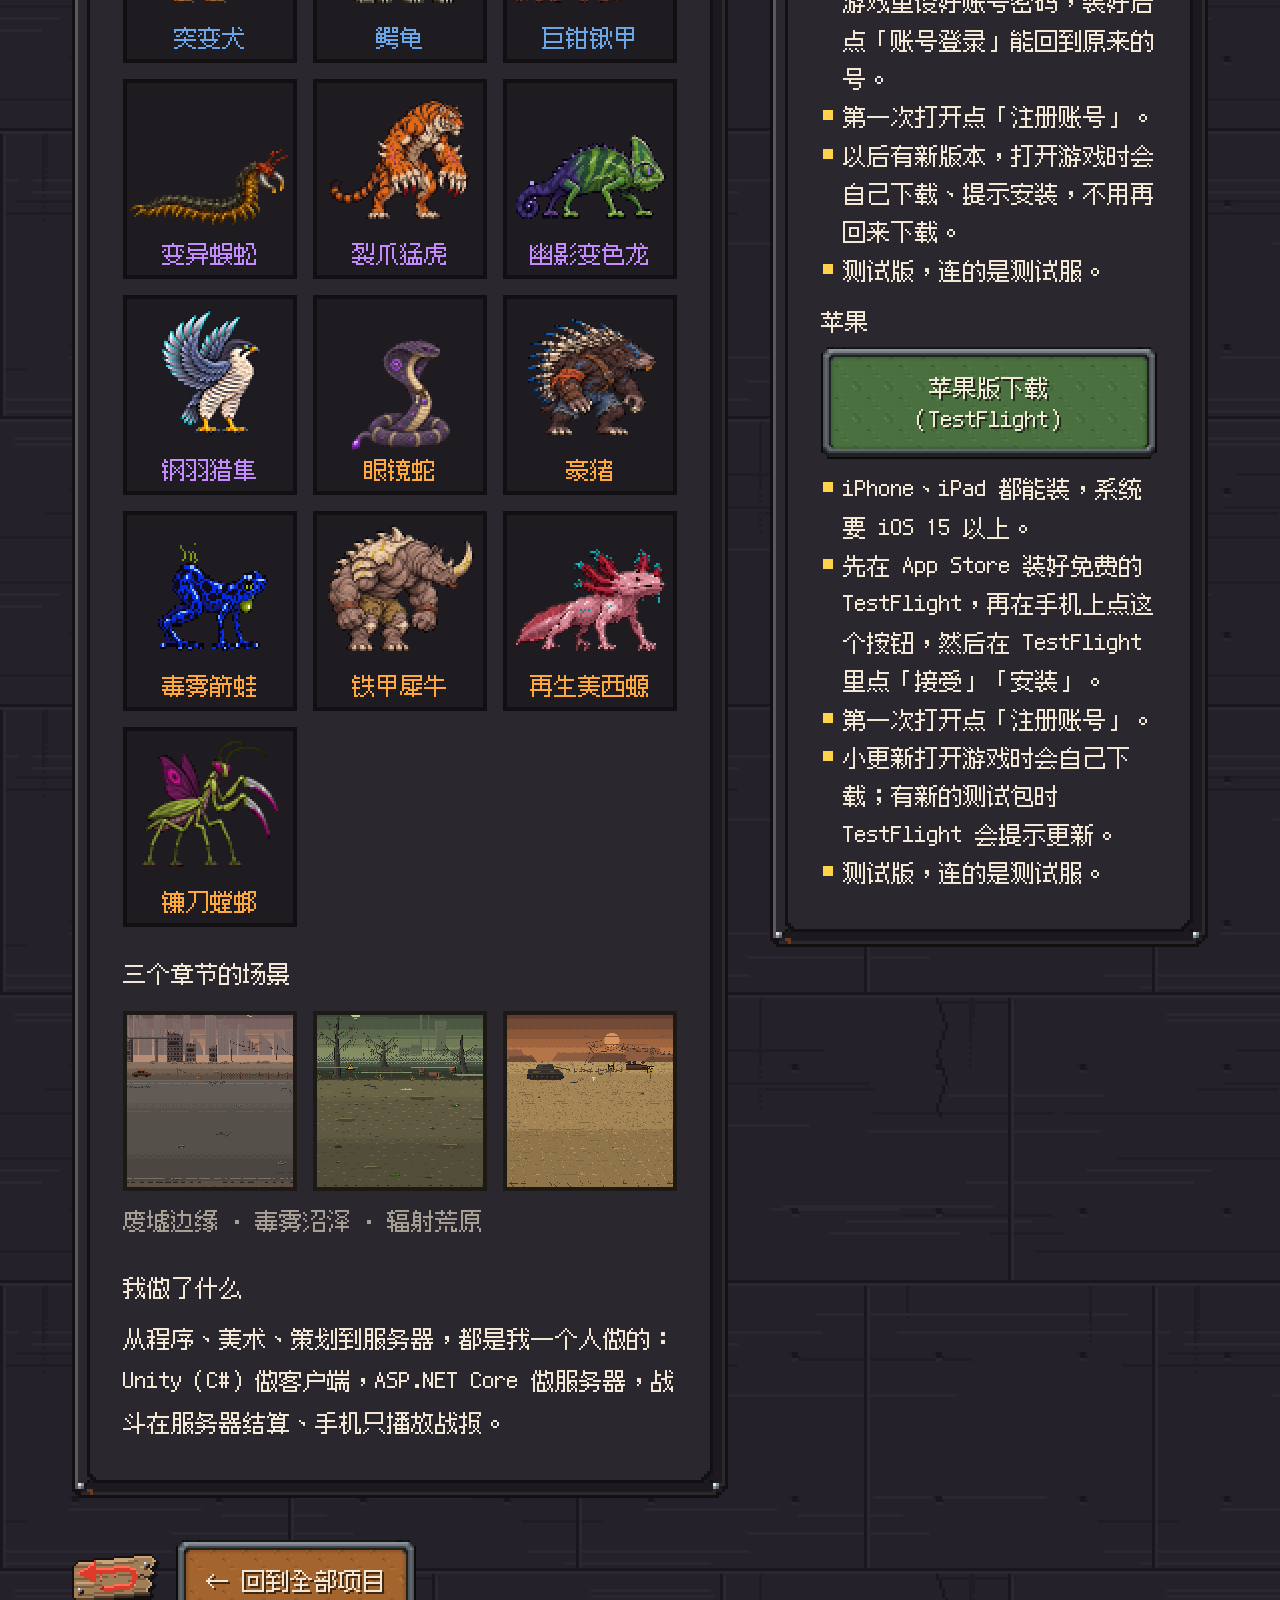
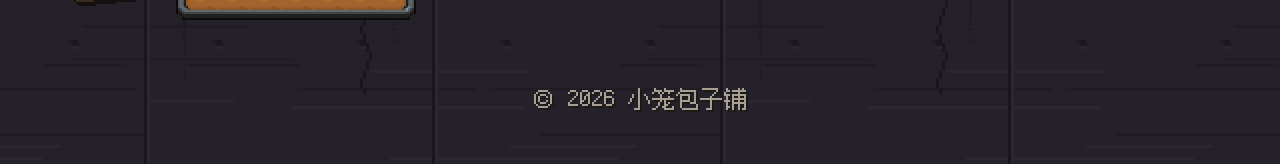
==== commit 47d0b95c: "展示窗和顶图换成后来做的八只动物 Mark 2026-11-17：别放原来那五只了，这么多，挑点其它的。  - 首页展示窗：裂爪猛虎、镰刀螳螂、铁甲犀牛、毒雾箭蛙、巨钳锹甲   （手机上站前两只；窗口" ====
--- a/ferazoic.html
+++ b/ferazoic.html
@@ -24,7 +24,7 @@
   <main>
     <!-- 顶图：章节背景 + 会动的动物 -->
     <header class="gh" style="background-image:url(assets/games/ferazoic/chapter1.png)" role="img" aria-label="废墟城市前站着几只突变动物">
-      <div class="stage" data-sprites="mutant_dog,porcupine,snapping_turtle,cobra,centipede" data-auto></div>
+      <div class="stage" data-sprites="falcon,chameleon,axolotl" data-auto></div>
       <div class="title"><h1 class="big">兽变纪元</h1><div class="en">FERAZOIC</div></div>
     </header>
 
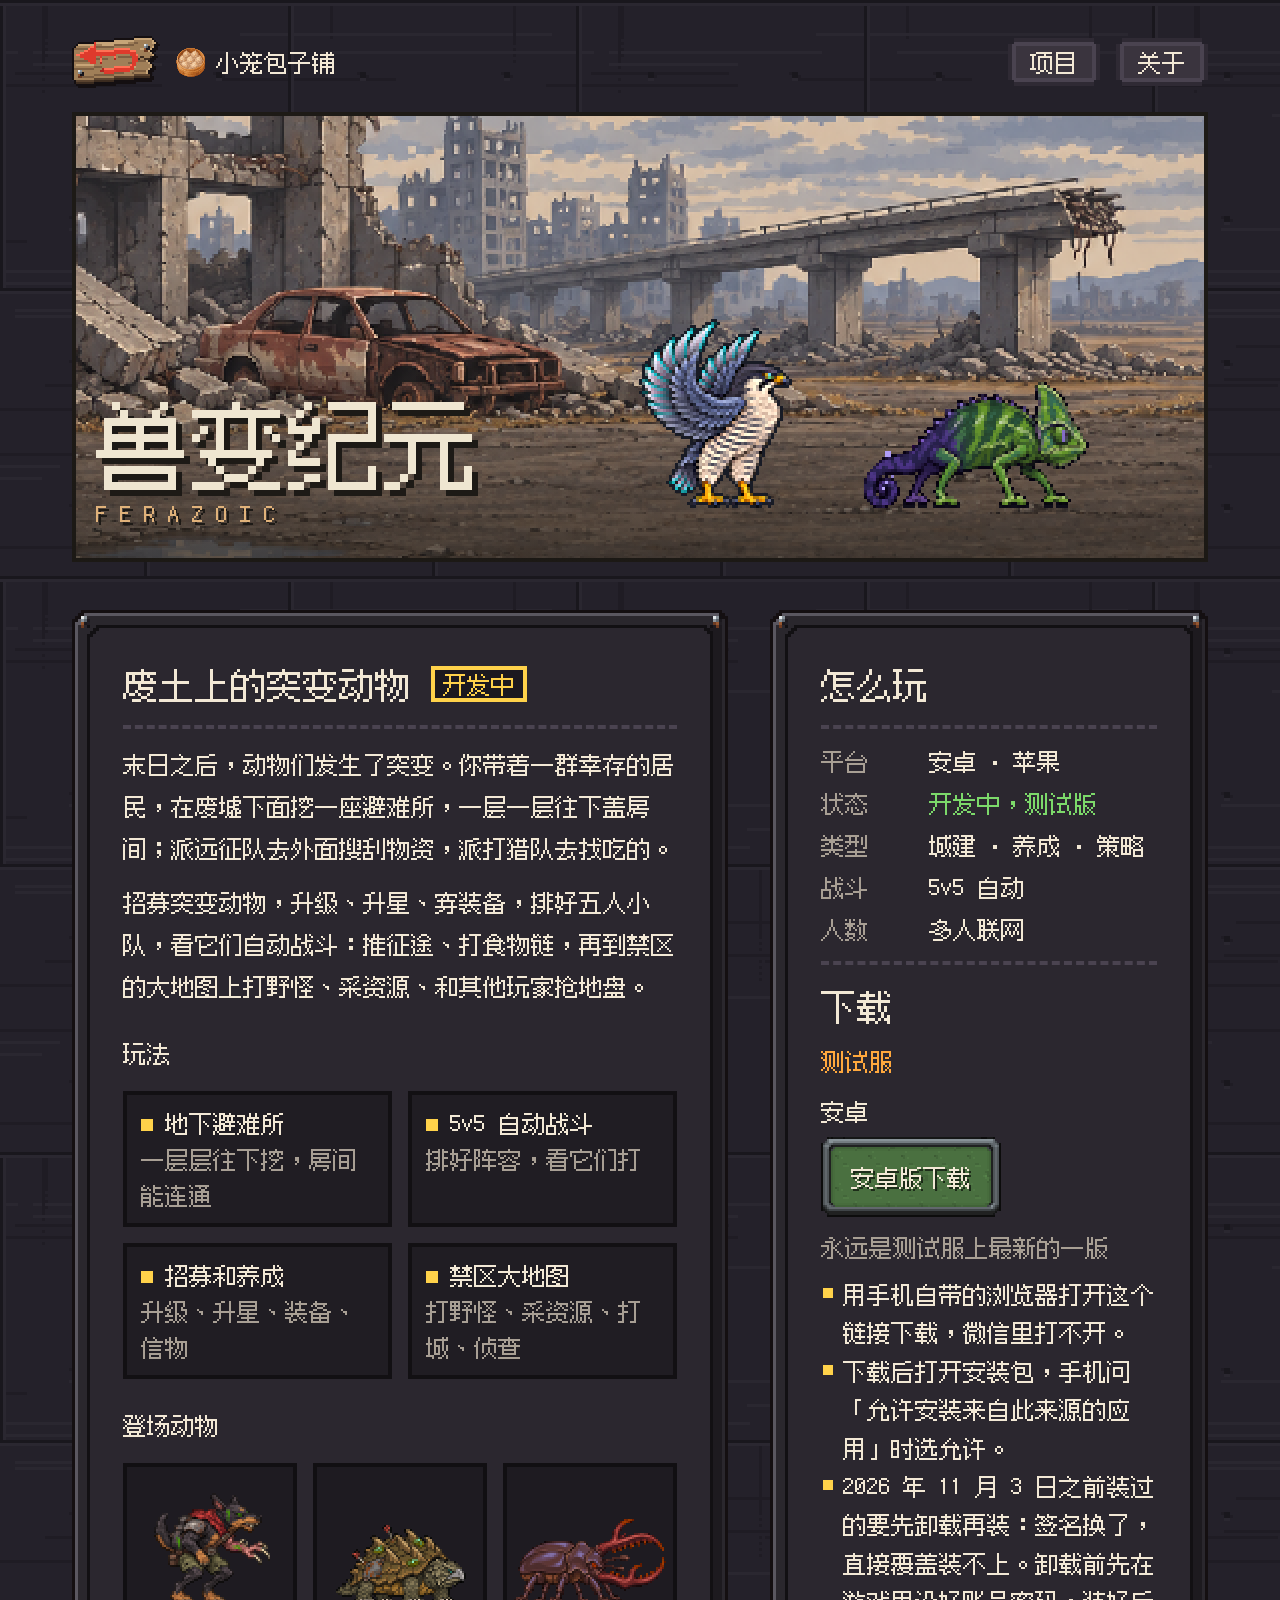
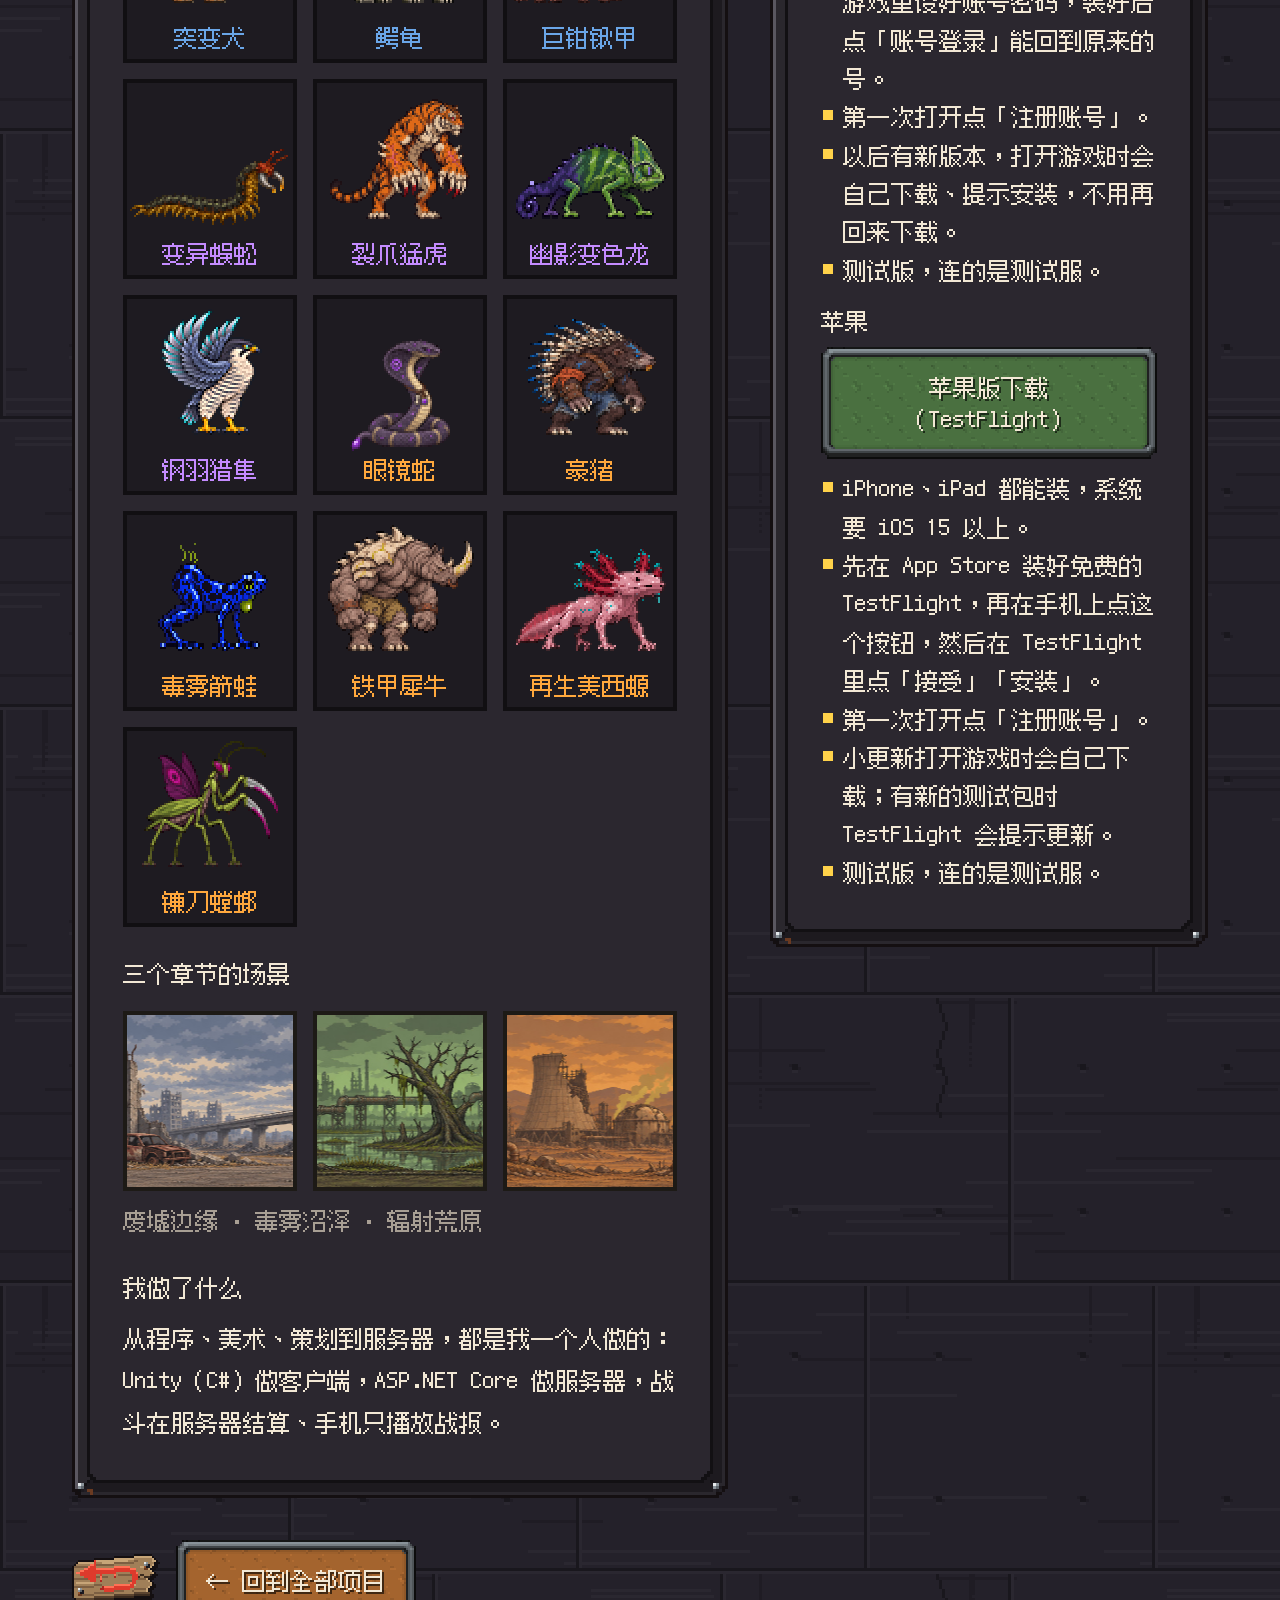
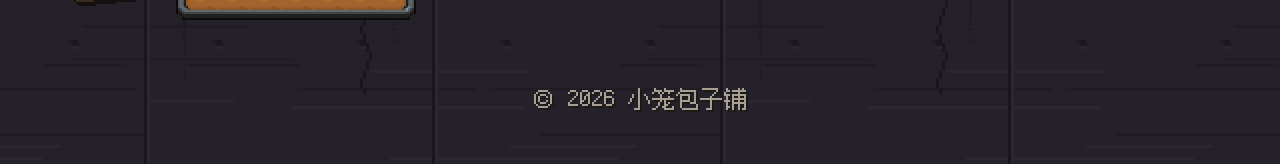
==== commit 35a4fb6d: "展示窗、顶图的背景换成游戏里 Codex 画的第二版 Mark 2026-11-17：「这个背景图是不是有点儿做得太拉了」。网站上一直是最早代码画的那版章节背景， 游戏里 11-11 起已经用 Cod" ====
--- a/ferazoic.html
+++ b/ferazoic.html
@@ -22,8 +22,8 @@
   </nav>
 
   <main>
-    <!-- 顶图：章节背景 + 会动的动物 -->
-    <header class="gh" style="background-image:url(assets/games/ferazoic/chapter1.png)" role="img" aria-label="废墟城市前站着几只突变动物">
+    <!-- 顶图：游戏里第一章的背景（tools/backdrops.py 截的一段）+ 会动的动物 -->
+    <header class="gh" style="background-image:url(assets/games/ferazoic/backdrop.png)" role="img" aria-label="废墟城市前站着几只突变动物">
       <div class="stage" data-sprites="falcon,chameleon,axolotl" data-auto></div>
       <div class="title"><h1 class="big">兽变纪元</h1><div class="en">FERAZOIC</div></div>
     </header>
@@ -61,9 +61,9 @@
         <!-- <<< roster -->
         <h3 style="margin-top:28px">三个章节的场景</h3>
         <div class="shots">
-          <div role="img" aria-label="第一章 废墟边缘" style="background-image:url(assets/games/ferazoic/chapter1.png)"></div>
-          <div role="img" aria-label="第二章 毒雾沼泽" style="background-image:url(assets/games/ferazoic/chapter2.png)"></div>
-          <div role="img" aria-label="第三章 辐射荒原" style="background-image:url(assets/games/ferazoic/chapter3.png)"></div>
+          <div role="img" aria-label="第一章 废墟边缘" style="background-image:url(assets/games/ferazoic/scene1.jpg)"></div>
+          <div role="img" aria-label="第二章 毒雾沼泽" style="background-image:url(assets/games/ferazoic/scene2.jpg)"></div>
+          <div role="img" aria-label="第三章 辐射荒原" style="background-image:url(assets/games/ferazoic/scene3.jpg)"></div>
         </div>
         <p class="dim" style="margin-top:8px">废墟边缘 · 毒雾沼泽 · 辐射荒原</p>
         <h3 style="margin-top:28px">我做了什么</h3>
--- a/css/site.css
+++ b/css/site.css
@@ -159,7 +159,7 @@
 .project .inner { padding: calc(10px * var(--s)) calc(24px * var(--s)) calc(16px * var(--s)); }
 @media (max-width: 760px) { .project .inner { padding: 24px 16px 32px; } }
 .window { position: relative; overflow: hidden; height: calc(100px * var(--s)); box-shadow: inset 0 0 0 4px var(--ink); background-color: #26323a;
-  background-size: calc(320px * var(--s)) auto; background-position: center 14%; }
+  background-size: cover; background-position: center; }   /* 背景图放多大、露哪一段，各画风自己定（见最后「项目画风」） */
 .window::after { content: ""; position: absolute; inset: 0; background: linear-gradient(0deg, rgba(27,24,20,.45), transparent 40%); pointer-events: none; }
 .window .stage { z-index: 1; }
 .window .label { position: absolute; left: 12px; bottom: 12px; z-index: 2; padding: 2px 12px; background: var(--paper); color: var(--fg); box-shadow: inset 0 0 0 3px var(--ink); }
@@ -194,7 +194,7 @@
 }
 
 /* 详情页公用：顶图、两栏、玩法、登场动物、场景、下载 */
-.gh { position: relative; height: calc(150px * var(--s)); overflow: hidden; box-shadow: inset 0 0 0 4px var(--ink); background-size: calc(320px * var(--s)) auto; background-position: center 16%; margin-top: calc(var(--s) * 8px); }
+.gh { position: relative; height: calc(150px * var(--s)); overflow: hidden; box-shadow: inset 0 0 0 4px var(--ink); background-size: cover; background-position: center; margin-top: calc(var(--s) * 8px); }
 .gh .title { position: absolute; left: calc(8px * var(--s)); bottom: calc(10px * var(--s)); z-index: 2; }
 .gh .title .big { font-weight: normal; font-size: 96px; line-height: 1.1; color: #efe6d1; text-shadow: 6px 6px 0 var(--ink); }
 .gh .stage { left: calc(150px * var(--s)); z-index: 1; }   /* 标题占左边，动物在右边排开 */
@@ -225,7 +225,8 @@
 dl { display: grid; grid-template-columns: minmax(4em, max-content) 1fr; column-gap: 12px; row-gap: 6px; }
 dt { color: var(--dim); }
 .shots { display: grid; grid-template-columns: repeat(3, 1fr); gap: 16px; margin-top: 20px; }
-.shots div { height: calc(60px * var(--s)); background-size: cover; background-position: center 25%; box-shadow: inset 0 0 0 4px var(--ink); }
+/* 场景小图：图是 720×360 的景色，缩小了看，所以用平滑缩放（别的图都是放大的像素图，不平滑）。格子很扁时裁掉上面的天 */
+.shots div { height: calc(60px * var(--s)); background-size: cover; background-position: center 75%; image-rendering: auto; box-shadow: inset 0 0 0 4px var(--ink); }
 @media (max-width: 760px) { .shots { grid-template-columns: 1fr 1fr; } }
 /* 登场动物：一格一只（格子由 tools/sprites.py 生成）。一排几格看放得下几个 --min 宽的格子：电脑上三格，窗口窄一点两格，手机两格。
    --ru 是这里一个美术像素画多大：电脑上 2，格子最窄 170 也放得下最宽的那只（--wmax 个美术像素宽）；
@@ -305,9 +306,23 @@
 .t-ferazoic .roster .r-rare { color: #6aa6e8; } .t-ferazoic .roster .r-epic { color: #c48bff; } .t-ferazoic .roster .r-legendary { color: #ffa83d; }
 .t-ferazoic .notes li::before { background: var(--g-gold); }
 .t-ferazoic .window .label { background: #2b272f; color: var(--g-text); box-shadow: inset 0 0 0 3px #000; }
+/* 展示窗、顶图后面的背景：游戏里第一章的背景截出来的一段（assets/games/ferazoic/backdrop.png，720×340，
+   tools/backdrops.py 从游戏里截的：原图的第 80～419 行）。
+   --bk   背景的一个像素画成几个 CSS 像素：电脑 2、手机 1。动物是 3、2，背景比动物小一号，露出来的景才多；宽度不够时放大到铺满。
+   --row  动物的脚踩在原图的第几行（脚离窗口底 18 个美术像素；截出来的图最下面一行是原图第 419 行，所以式子里是 420）。
+          顶图的标题压在地面上，所以比展示窗多露一点地。
+   左右   写百分比：0% 露最左边、100% 露最右边，窗口多宽都铺得满。手机上往左偏一点，露出那辆车 */
+.t-ferazoic .window, .t-ferazoic .gh { --bk: 2; --row: 345; background-repeat: no-repeat;
+  background-size: max(calc(720px * var(--bk)), 100%) auto;
+  background-position: 50% calc(100% + (420 - var(--row)) * var(--bk) * 1px - 18px * var(--s)); }
+.t-ferazoic .gh { --row: 355; }
 .t-ferazoic .foot { color: var(--g-dim); }
 .t-ferazoic .wallh { color: var(--g-text); }
 @media (max-width: 760px) {
+  .t-ferazoic .window, .t-ferazoic .gh { --bk: 1; background-position-x: 40%; }
+  /* 手机上顶图的标题压在天空和楼上：和游戏里一样，给浅色的字描一圈黑边 */
+  .t-ferazoic .gh .title .big { text-shadow: 3px 3px 0 var(--ink), -2px 0 0 var(--ink), 2px 0 0 var(--ink), 0 -2px 0 var(--ink), 0 2px 0 var(--ink); }
+  .t-ferazoic .gh .title .en { text-shadow: 2px 2px 0 var(--ink), -1px 0 0 var(--ink), 1px 0 0 var(--ink), 0 -1px 0 var(--ink), 0 1px 0 var(--ink); }
   .t-ferazoic .top .home { display: none; }   /* 手机上左上角只留返回木牌 */
   .t-ferazoic .panel { padding: 14px 10px 20px; }   /* 铁框已经占了 18，里面少留一点，一行能多放几个字 */
   /* 字小了，按钮跟着矮：铁框的图还是按 2 倍画（border-image-width），但只占 12 高的位置，字压在框里面的色块上（框本身 10 高） */
